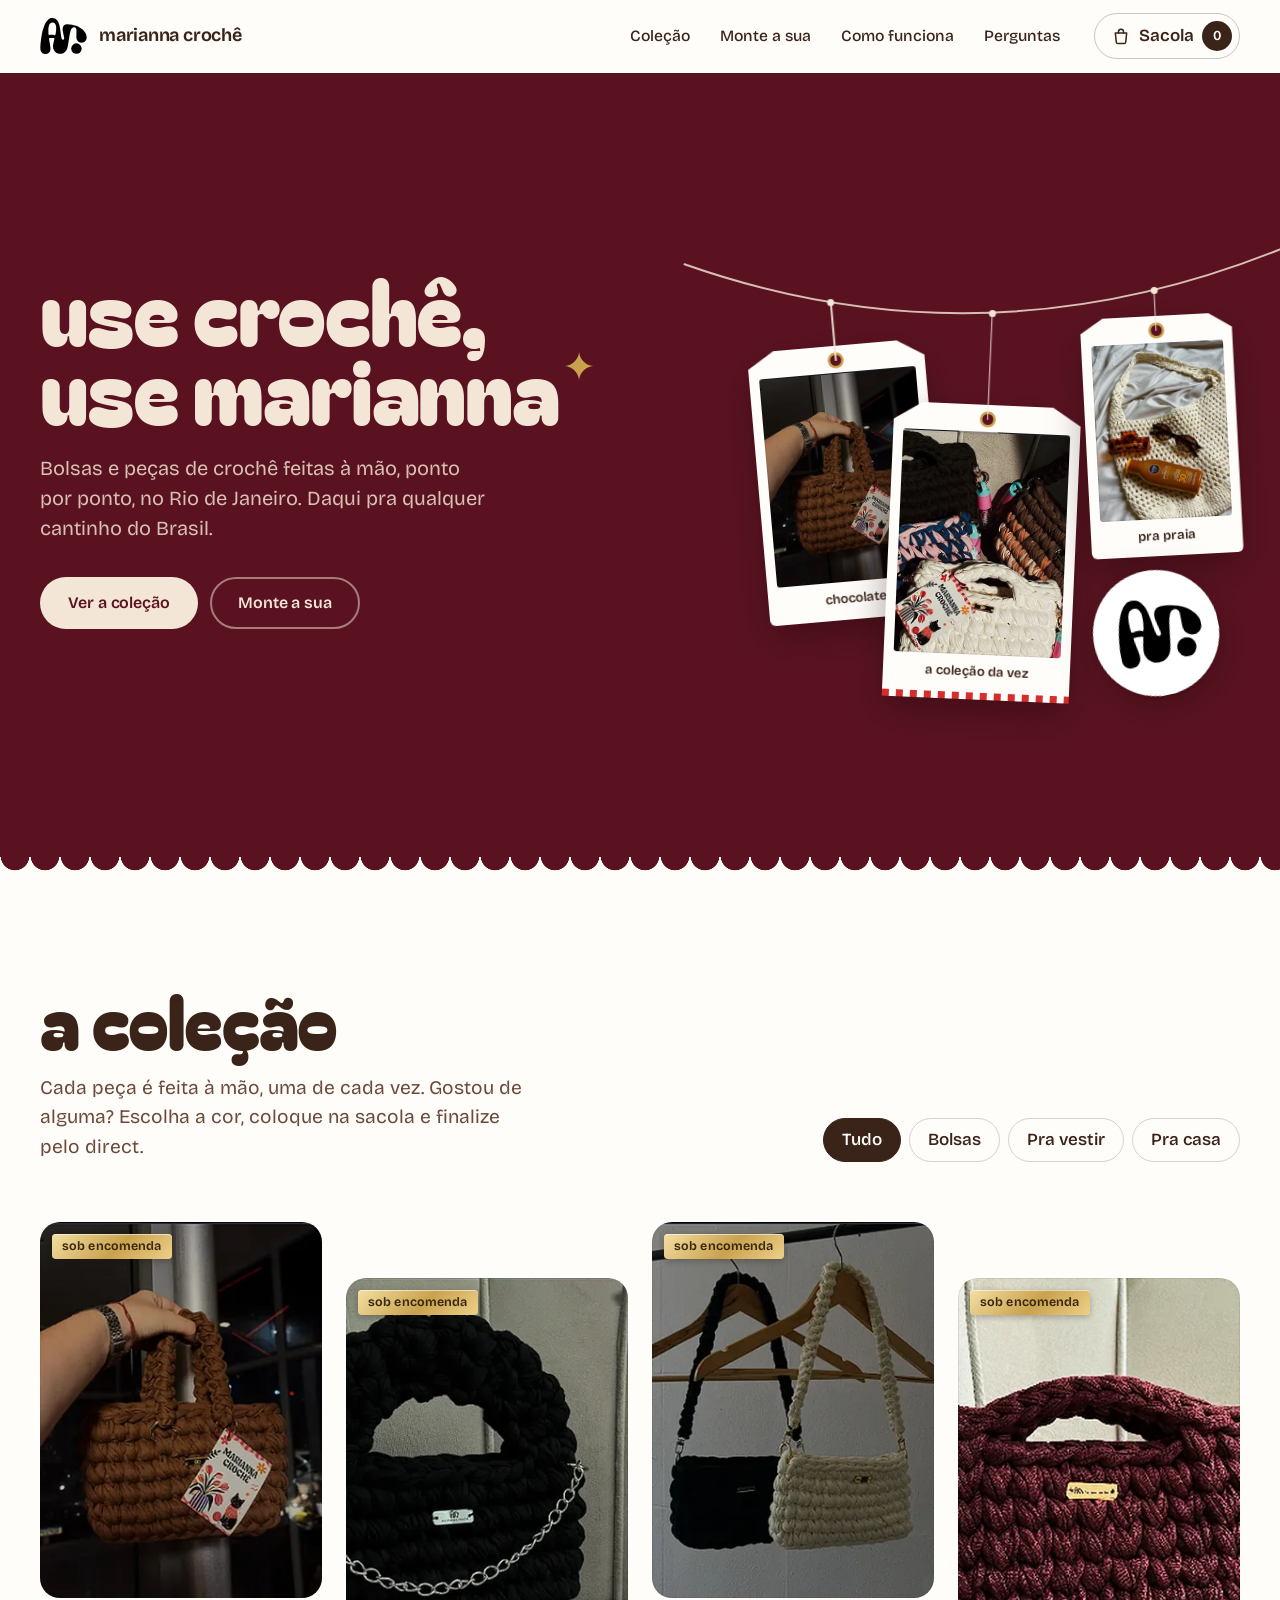
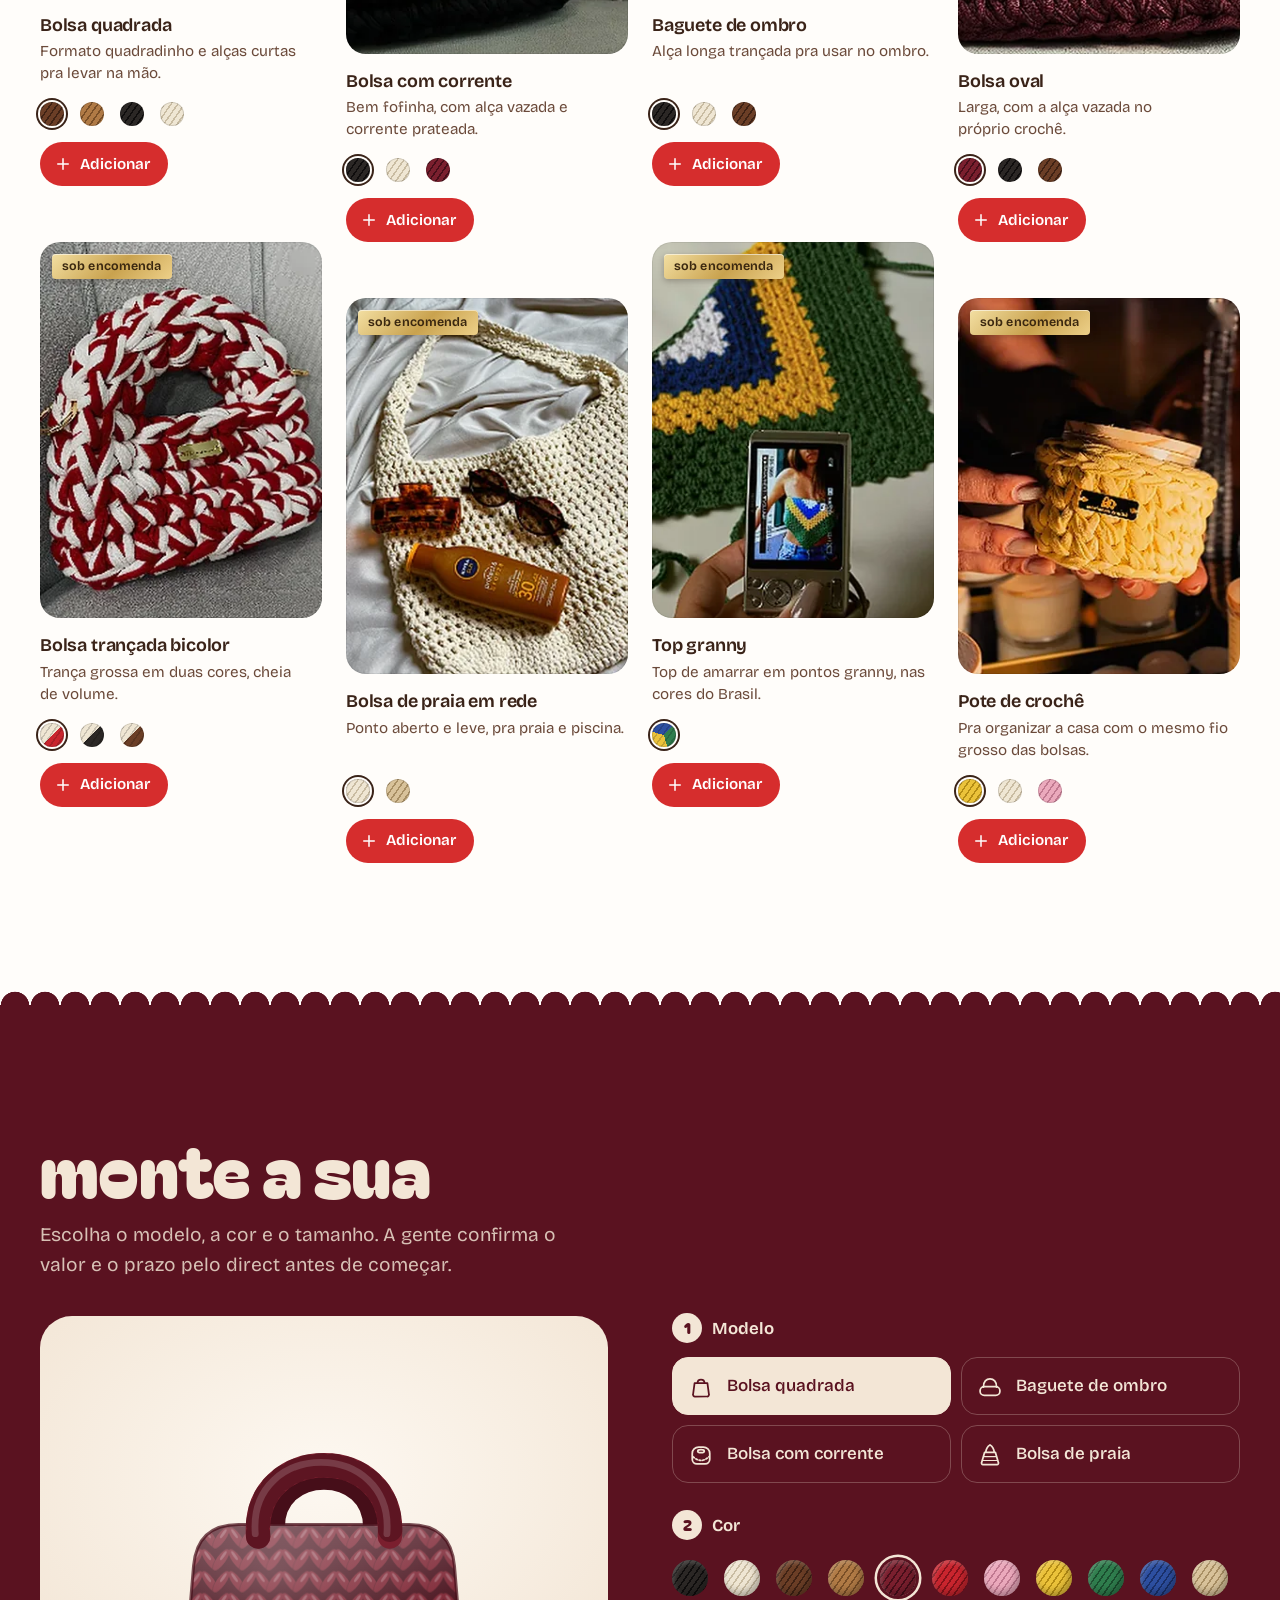
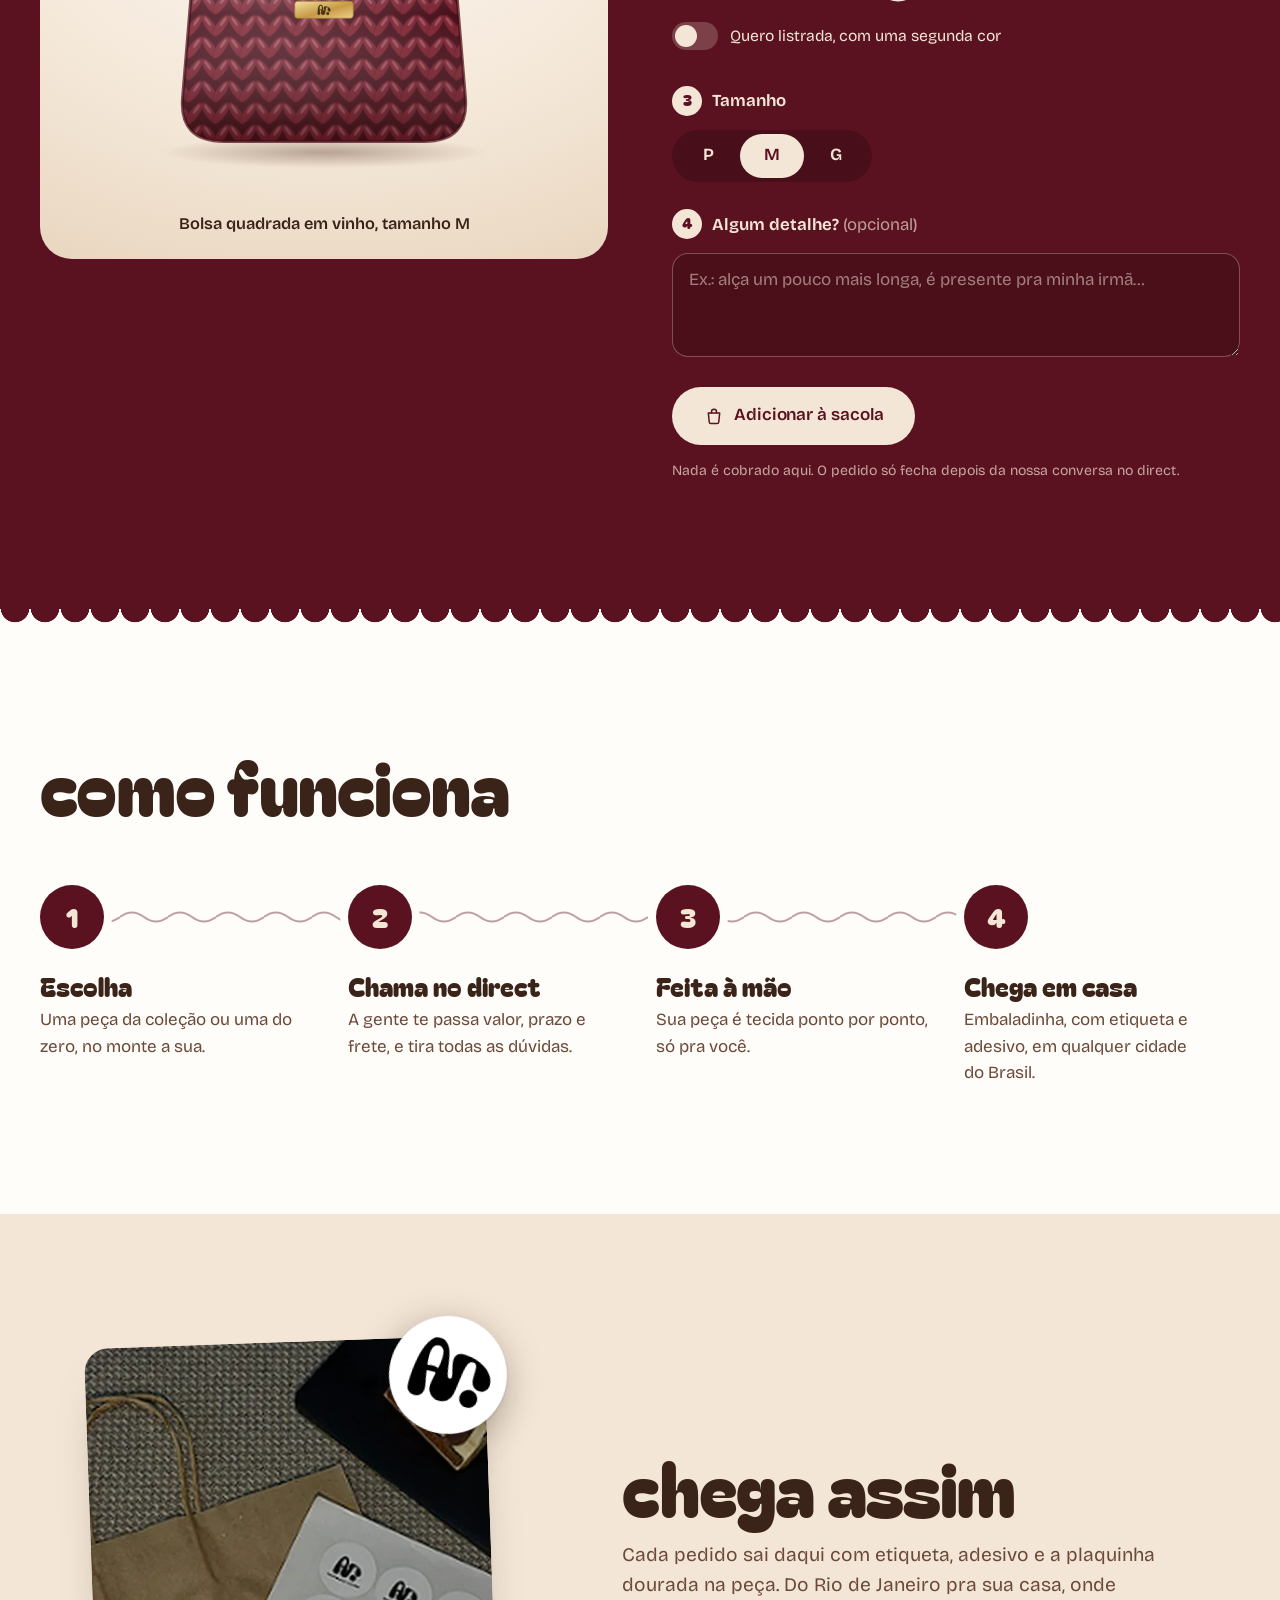
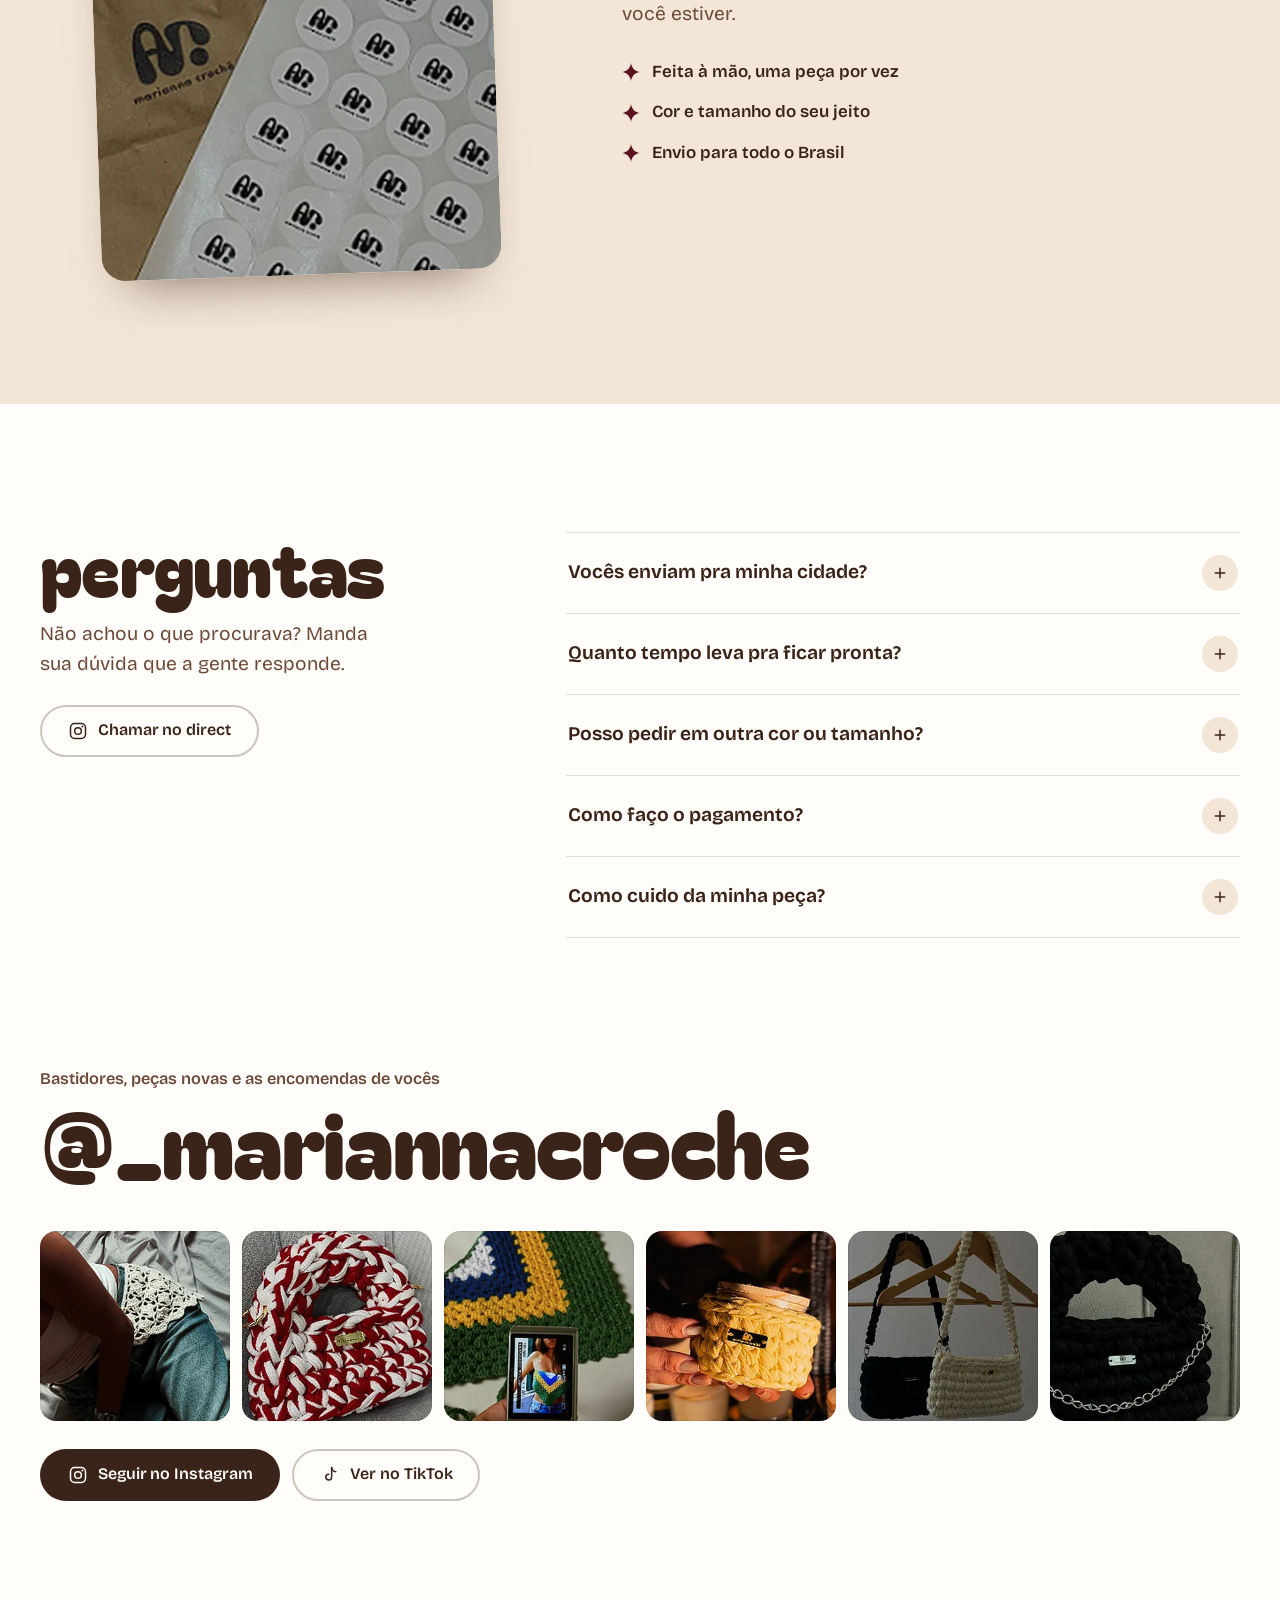
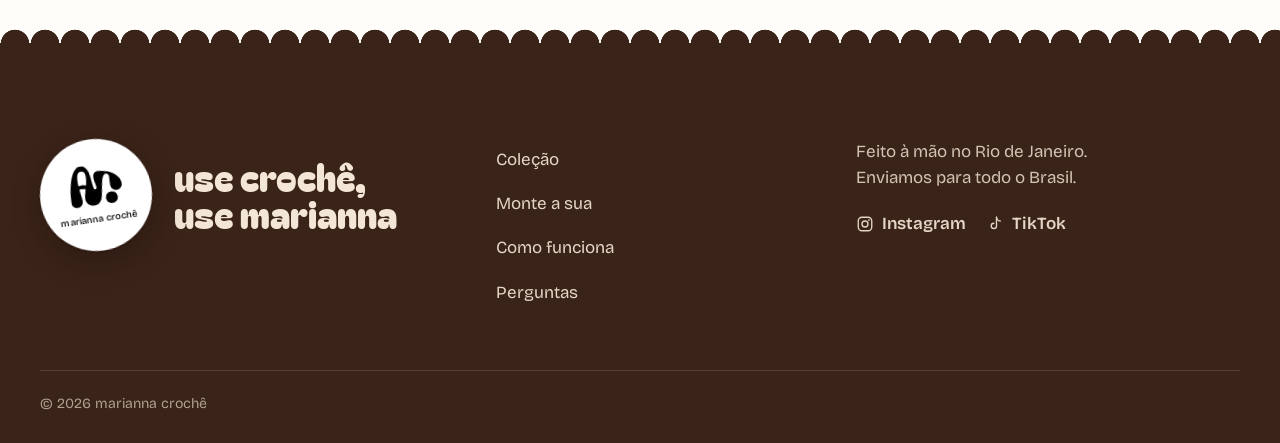
==== marianna-croche-site/index.html @ 3c0b6d34 "site" ====
<!doctype html>
<html lang="pt-BR">
<head>
  <meta charset="utf-8">
  <meta name="viewport" content="width=device-width, initial-scale=1">
  <title>marianna crochê | bolsas de crochê feitas à mão no Rio</title>
  <meta name="description" content="Bolsas e peças de crochê feitas à mão no Rio de Janeiro. Escolha na coleção ou monte a sua com a cor e o tamanho que quiser. Enviamos para todo o Brasil.">
  <meta name="theme-color" content="#5A1220">

  <!-- Depois de publicar, troque os caminhos abaixo pelo endereço completo do site (ex.: https://mariannacroche.com.br/assets/img/og.jpg) -->
  <meta property="og:type" content="website">
  <meta property="og:locale" content="pt_BR">
  <meta property="og:site_name" content="marianna crochê">
  <meta property="og:title" content="marianna crochê | use crochê, use marianna">
  <meta property="og:description" content="Bolsas de crochê feitas à mão no Rio de Janeiro, com encomendas personalizadas para todo o Brasil.">
  <meta property="og:image" content="assets/img/og.jpg">
  <meta property="og:image:width" content="1200">
  <meta property="og:image:height" content="630">
  <meta name="twitter:card" content="summary_large_image">

  <link rel="icon" href="assets/logo/favicon.svg" type="image/svg+xml">
  <link rel="apple-touch-icon" href="assets/img/apple-touch-icon.png">
  <link rel="preload" href="assets/fonts/bagel-fat-one-latin-400-normal.woff2" as="font" type="font/woff2" crossorigin>
  <link rel="preload" href="assets/fonts/bricolage-grotesque-latin-wght.woff2" as="font" type="font/woff2" crossorigin>
  <link rel="stylesheet" href="assets/css/styles.css">

  <script type="application/ld+json">
  {
    "@context": "https://schema.org",
    "@type": "Store",
    "name": "marianna crochê",
    "slogan": "use crochê, use marianna",
    "description": "Bolsas e peças de crochê feitas à mão no Rio de Janeiro, com encomendas personalizadas e envio para todo o Brasil.",
    "image": "assets/img/og.jpg",
    "logo": "assets/logo/marianna-adesivo.svg",
    "address": { "@type": "PostalAddress", "addressLocality": "Rio de Janeiro", "addressRegion": "RJ", "addressCountry": "BR" },
    "areaServed": { "@type": "Country", "name": "Brasil" },
    "sameAs": ["https://www.instagram.com/_mariannacroche/", "https://www.tiktok.com/@mariannacroche"]
  }
  </script>
  <script type="application/ld+json">
  {
    "@context": "https://schema.org",
    "@type": "FAQPage",
    "mainEntity": [
      { "@type": "Question", "name": "Vocês enviam pra minha cidade?", "acceptedAnswer": { "@type": "Answer", "text": "Enviamos para todo o Brasil. O frete é calculado pelo seu CEP quando a gente fecha o pedido no direct." } },
      { "@type": "Question", "name": "Quanto tempo leva pra ficar pronta?", "acceptedAnswer": { "@type": "Answer", "text": "Depende do modelo e da fila de encomendas. Antes de começar, a gente te passa o prazo certinho." } },
      { "@type": "Question", "name": "Posso pedir em outra cor ou tamanho?", "acceptedAnswer": { "@type": "Answer", "text": "Pode. A maioria das peças sai na cor e no tamanho que você quiser. Use o monte a sua ou mande sua ideia no direct." } },
      { "@type": "Question", "name": "Como faço o pagamento?", "acceptedAnswer": { "@type": "Answer", "text": "Quando o pedido é confirmado no direct, a gente te passa as formas de pagamento disponíveis." } },
      { "@type": "Question", "name": "Como cuido da minha peça?", "acceptedAnswer": { "@type": "Answer", "text": "Lave à mão, com água fria e sabão neutro, sem torcer. Seque à sombra e na horizontal, para a peça não perder a forma." } }
    ]
  }
  </script>
</head>
<body>
  <!-- Logo vetorizada da marianna crochê (símbolo, adesivo redondo e selo com nome) -->
  <svg class="defs" aria-hidden="true" focusable="false">
    <defs>
      <symbol id="logo-mark" viewBox="0 0 100.83 78.42">
        <path fill-rule="evenodd" d="M9.58,78.34C8.44,78.19 6.80,77.65 5.88,77.10C5.51,76.89 5.06,76.63 4.88,76.54C3.89,76.04 1.84,73.75 1.15,72.38C0.09,70.27 -0.23,66.68 0.12,60.67C0.19,59.50 0.29,57.85 0.34,57.00C0.45,55.00 0.55,53.95 0.76,52.67C0.85,52.10 0.98,50.98 1.05,50.17C1.11,49.37 1.19,48.65 1.21,48.58C1.23,48.51 1.30,47.91 1.37,47.24C1.44,46.58 1.61,45.38 1.75,44.58C1.89,43.78 2.04,42.73 2.09,42.25C2.21,41.03 2.45,39.52 2.88,37.38C3.08,36.37 3.34,35.01 3.45,34.37C3.57,33.72 3.72,33.03 3.80,32.83C3.87,32.62 4.04,31.86 4.18,31.12C4.31,30.39 4.59,29.19 4.80,28.46C5.01,27.72 5.27,26.75 5.37,26.29C5.58,25.39 6.01,23.96 6.47,22.62C6.63,22.17 6.96,21.21 7.20,20.50C7.45,19.79 7.72,19.04 7.81,18.83C7.90,18.63 8.10,18.10 8.24,17.67C8.39,17.24 8.60,16.73 8.71,16.55C8.82,16.36 9.00,15.95 9.12,15.64C9.47,14.70 11.26,11.20 12.00,10.00C15.04,5.05 18.75,1.47 21.67,0.66C22.20,0.52 22.89,0.32 23.21,0.23C24.54,-0.14 26.99,-0.05 29.25,0.46C30.73,0.79 32.08,1.41 33.46,2.39C34.36,3.03 35.94,4.49 36.44,5.15C37.31,6.28 38.97,8.83 39.21,9.41C39.36,9.76 39.61,10.30 39.77,10.62C40.20,11.48 41.05,13.95 41.38,15.29C41.53,15.93 41.71,16.62 41.78,16.81C41.85,17.00 41.95,17.45 42.00,17.81C42.05,18.17 42.28,19.38 42.51,20.50C42.90,22.42 43.14,23.85 43.34,25.50C43.39,25.89 43.52,26.77 43.63,27.46C43.92,29.30 44.06,30.30 44.12,31.00C44.27,32.75 44.54,34.82 44.83,36.54C45.01,37.60 45.22,38.95 45.29,39.55C45.52,41.41 46.39,44.74 46.89,45.67C47.57,46.91 48.13,47.34 49.18,47.40C50.37,47.47 51.07,47.07 51.64,45.99C51.87,45.55 51.87,45.52 51.86,44.17C51.86,42.93 51.83,42.68 51.59,41.71C51.45,41.11 51.28,40.23 51.21,39.76C51.14,39.28 50.96,38.44 50.82,37.88C50.68,37.33 50.39,35.99 50.16,34.92C49.93,33.84 49.68,32.66 49.59,32.29C49.50,31.93 49.23,30.39 48.99,28.88C48.57,26.30 48.55,26.03 48.55,24.62C48.54,22.06 48.94,20.19 49.87,18.28C50.49,17.03 50.50,17.02 51.35,16.21C52.43,15.18 52.64,15.05 53.96,14.48C55.52,13.80 56.27,13.64 58.46,13.51C61.03,13.36 64.59,13.72 69.24,14.58C70.81,14.87 75.22,16.03 76.04,16.37C76.32,16.49 76.85,16.66 77.23,16.75C77.61,16.85 78.14,17.02 78.40,17.13C78.66,17.25 79.14,17.44 79.46,17.56C80.00,17.75 82.17,18.72 82.54,18.93C82.63,18.98 83.10,19.23 83.58,19.48C85.78,20.63 88.92,22.61 90.33,23.75C90.77,24.10 91.26,24.47 91.42,24.58C91.99,24.97 94.48,27.57 95.53,28.88C96.97,30.67 98.03,32.30 98.75,33.82C99.07,34.51 99.33,35.09 99.33,35.12C99.33,35.15 99.50,35.59 99.70,36.11C100.18,37.32 100.29,37.75 100.58,39.70C101.29,44.31 100.52,47.53 98.06,50.33C95.73,52.98 93.01,54.12 89.38,53.97C86.21,53.85 83.47,52.55 81.43,50.21C80.04,48.62 79.75,48.06 78.96,45.42C78.60,44.21 78.57,44.03 78.49,42.71C78.39,41.03 78.47,33.80 78.60,32.75C78.75,31.51 78.71,25.48 78.55,24.83C78.13,23.20 76.90,21.54 75.62,20.92C74.51,20.37 73.07,20.23 71.71,20.53C70.72,20.76 70.30,20.99 69.31,21.88C68.51,22.59 68.35,22.79 67.82,23.68C67.17,24.78 66.65,25.90 66.17,27.29C65.99,27.80 65.77,28.41 65.67,28.66C65.57,28.91 65.38,29.59 65.24,30.16C65.10,30.74 64.88,31.58 64.75,32.04C64.62,32.50 64.45,33.27 64.38,33.75C64.31,34.23 64.06,35.56 63.84,36.71C63.61,37.85 63.33,39.58 63.21,40.54C63.09,41.50 62.86,42.86 62.70,43.55C62.55,44.23 62.34,45.40 62.25,46.13C62.15,46.86 62.02,47.78 61.96,48.17C61.78,49.21 61.12,53.74 60.96,54.97C60.89,55.56 60.74,56.49 60.63,57.04C60.52,57.59 60.31,58.75 60.17,59.62C60.03,60.50 59.80,61.64 59.67,62.17C59.53,62.69 59.36,63.48 59.29,63.91C59.22,64.34 59.01,65.09 58.84,65.58C58.66,66.06 58.41,66.79 58.29,67.20C57.98,68.23 57.30,69.57 56.35,70.99C55.35,72.47 54.90,73.00 53.49,74.31C52.39,75.33 52.37,75.34 50.96,76.03C49.03,76.98 47.78,77.46 46.88,77.62C44.94,77.94 43.90,78.02 42.33,77.98C40.56,77.92 39.77,77.78 38.41,77.27C37.93,77.08 37.28,76.86 36.96,76.76C35.55,76.35 31.97,73.63 30.98,72.23C30.81,71.99 30.43,71.45 30.14,71.04C27.93,67.93 27.05,63.70 27.75,59.54C27.84,59.04 27.95,58.29 28.00,57.87C28.14,56.67 28.41,55.12 28.59,54.47C28.69,54.14 28.98,52.79 29.25,51.46C29.52,50.13 29.78,48.93 29.83,48.79C30.04,48.26 30.58,45.65 30.58,45.19C30.58,44.59 30.38,44.19 29.99,43.98C29.73,43.85 29.31,43.82 26.45,43.75C21.33,43.62 19.93,43.64 19.59,43.82C18.98,44.15 18.88,44.76 19.17,46.37C19.26,46.87 19.33,47.43 19.33,47.62C19.33,47.81 19.41,48.41 19.50,48.96C19.59,49.51 19.88,51.25 20.13,52.83C20.38,54.41 20.68,56.12 20.79,56.62C21.08,57.94 21.82,62.77 21.93,64.00C22.06,65.56 22.06,68.26 21.93,69.00C21.70,70.28 21.04,72.15 20.62,72.71C20.52,72.85 20.34,73.15 20.23,73.38C19.38,75.06 16.72,77.16 14.58,77.84C13.12,78.30 10.96,78.51 9.58,78.34ZM32.10,37.77C32.35,37.55 32.56,37.09 32.66,36.53C32.71,36.25 32.85,35.71 32.96,35.32C33.18,34.59 33.52,32.80 33.71,31.35C33.78,30.88 33.88,30.15 33.95,29.73C34.70,25.02 34.65,18.86 33.83,16.08C33.33,14.38 32.33,12.72 31.13,11.60C29.93,10.48 28.02,9.91 25.84,10.02C24.10,10.12 22.85,10.65 21.47,11.88C20.95,12.35 20.50,12.83 20.36,13.06C20.24,13.28 19.96,13.76 19.74,14.13C19.52,14.49 19.21,15.17 19.05,15.63C18.89,16.08 18.69,16.65 18.60,16.88C18.51,17.10 18.41,17.50 18.38,17.75C18.35,18.00 18.21,18.77 18.08,19.46C17.95,20.15 17.80,21.00 17.75,21.36C17.27,24.96 17.54,35.31 18.15,36.48C18.49,37.14 19.01,37.29 20.08,37.04C20.38,36.97 21.41,36.80 22.38,36.66C24.00,36.42 24.26,36.41 26.00,36.44C28.13,36.48 28.76,36.59 29.75,37.15C31.39,38.07 31.69,38.15 32.10,37.77Z"/>
        <circle cx="78.58" cy="66.63" r="11.4"/>
      </symbol>
      <symbol id="logo-adesivo" viewBox="0 0 149 149">
        <circle cx="74.5" cy="74.5" r="74.5" fill="#fff"/>
        <use href="#logo-mark" x="28" y="31" width="100.83" height="78.42" fill="#000"/>
      </symbol>
      <symbol id="logo-selo" viewBox="0 0 149 149">
        <circle cx="74.5" cy="74.5" r="74.5" fill="#fff"/>
        <use href="#logo-mark" x="40.5" y="34" width="70" height="54.44" fill="#000"/>
        <text x="74.5" y="111" text-anchor="middle" fill="#000" font-family="Bricolage Grotesque, system-ui, sans-serif" font-size="12.5" font-weight="500" letter-spacing=".2">marianna crochê</text>
      </symbol>
      <symbol id="i-sacola" viewBox="0 0 24 24">
        <path d="M5.2 8.5h13.6l-1.1 10.6a2 2 0 0 1-2 1.9H8.3a2 2 0 0 1-2-1.9Z" fill="none" stroke="currentColor" stroke-width="1.8" stroke-linejoin="round"/>
        <path d="M9 8.5V7a3 3 0 0 1 6 0v1.5" fill="none" stroke="currentColor" stroke-width="1.8" stroke-linecap="round"/>
      </symbol>
      <symbol id="i-brilho" viewBox="0 0 24 24">
        <path d="M12 0c.6 6.4 5.6 11.4 12 12-6.4.6-11.4 5.6-12 12-.6-6.4-5.6-11.4-12-12C6.4 11.4 11.4 6.4 12 0Z"/>
      </symbol>
      <symbol id="i-mais" viewBox="0 0 24 24">
        <path d="M12 5v14M5 12h14" fill="none" stroke="currentColor" stroke-width="2" stroke-linecap="round"/>
      </symbol>
      <symbol id="i-ok" viewBox="0 0 24 24">
        <path d="M5 12.5l4.5 4.5L19 7.5" fill="none" stroke="currentColor" stroke-width="2.2" stroke-linecap="round" stroke-linejoin="round"/>
      </symbol>
      <symbol id="i-fechar" viewBox="0 0 24 24">
        <path d="M6 6l12 12M18 6 6 18" fill="none" stroke="currentColor" stroke-width="2" stroke-linecap="round"/>
      </symbol>
      <symbol id="i-instagram" viewBox="0 0 24 24">
        <rect x="3" y="3" width="18" height="18" rx="5" fill="none" stroke="currentColor" stroke-width="1.8"/>
        <circle cx="12" cy="12" r="4" fill="none" stroke="currentColor" stroke-width="1.8"/>
        <circle cx="17.3" cy="6.7" r="1.2" fill="currentColor"/>
      </symbol>
      <symbol id="i-tiktok" viewBox="0 0 24 24">
        <path d="M14 3v11.5a3.5 3.5 0 1 1-3.5-3.5" fill="none" stroke="currentColor" stroke-width="1.8" stroke-linecap="round"/>
        <path d="M14 3c.4 2.9 2.4 4.8 5 5" fill="none" stroke="currentColor" stroke-width="1.8" stroke-linecap="round"/>
      </symbol>
      <symbol id="i-whatsapp" viewBox="0 0 24 24">
        <path d="M4 20l1.2-3.6A8 8 0 1 1 8 19.1Z" fill="none" stroke="currentColor" stroke-width="1.8" stroke-linejoin="round"/>
        <path d="M9.2 8.6c.3-.6.8-.6 1.1 0l.6 1.3c.1.3 0 .6-.2.8l-.5.5c.5 1.1 1.4 2 2.5 2.5l.5-.5c.2-.2.5-.3.8-.2l1.3.6c.6.3.6.8 0 1.1-.9.6-2 .8-3.4 0a8.2 8.2 0 0 1-3-3c-.6-1.2-.4-2.4.3-3.1Z" fill="currentColor"/>
      </symbol>
    </defs>
  </svg>

  <a class="pular" href="#conteudo">Pular para o conteúdo</a>

  <header class="topo" data-topo>
    <div class="topo__in">
      <a class="marca" href="#inicio" aria-label="marianna crochê, voltar ao início">
        <svg class="marca__simbolo" aria-hidden="true"><use href="#logo-mark"/></svg>
        <span class="marca__nome" aria-hidden="true">marianna crochê</span>
      </a>
      <nav class="menu" aria-label="Principal">
        <a href="#colecao">Coleção</a>
        <a href="#monte">Monte a sua</a>
        <a href="#como">Como funciona</a>
        <a href="#perguntas">Perguntas</a>
      </nav>
      <button class="botao-sacola" type="button" data-abrir-sacola aria-haspopup="dialog" aria-controls="sacola">
        <svg aria-hidden="true"><use href="#i-sacola"/></svg>
        <span class="botao-sacola__texto">Sacola</span>
        <span class="botao-sacola__qtd" data-qtd>0</span>
        <span class="sr-only" data-qtd-leitor>, nenhum item</span>
      </button>
    </div>
  </header>

  <main id="conteudo">

    <!-- ==================== INÍCIO ==================== -->
    <section class="hero" id="inicio" aria-labelledby="hero-titulo">
      <div class="hero__in">
        <div class="hero__texto">
          <h1 class="hero__titulo" id="hero-titulo">use crochê,<br> use marianna<svg class="hero__brilho" aria-hidden="true"><use href="#i-brilho"/></svg></h1>
          <p class="hero__sub">Bolsas e peças de crochê feitas à mão, ponto por ponto, no Rio de Janeiro. Daqui pra qualquer cantinho do Brasil.</p>
          <div class="hero__acoes">
            <a class="botao botao--claro" href="#colecao">Ver a coleção</a>
            <a class="botao botao--contorno" href="#monte">Monte a sua</a>
          </div>
        </div>

        <div class="varal">
          <svg class="varal__fio" viewBox="0 0 100 100" preserveAspectRatio="none" aria-hidden="true">
            <path d="M-10,12 Q50,34 110,8"/>
          </svg>
          <div class="pendente pendente--1">
            <figure class="etiqueta">
              <img src="assets/img/bolsa-chocolate.webp" srcset="assets/img/bolsa-chocolate-300.webp 300w, assets/img/bolsa-chocolate.webp 558w" sizes="(max-width: 880px) 30vw, 210px" width="558" height="744" alt="Bolsa quadrada de crochê marrom-chocolate segurada pela alça, com a etiqueta ilustrada da marca">
              <figcaption>chocolate</figcaption>
            </figure>
          </div>
          <div class="pendente pendente--2">
            <figure class="etiqueta etiqueta--listrada">
              <img src="assets/img/colecao-mesa.webp" srcset="assets/img/colecao-mesa-300.webp 300w, assets/img/colecao-mesa.webp 558w" sizes="(max-width: 880px) 30vw, 210px" width="558" height="744" alt="Várias bolsas de crochê juntas: uma off-white com a etiqueta da marca, uma listrada em tons de marrom, uma preta e uma estampada em rosa e azul">
              <figcaption>a coleção da vez</figcaption>
            </figure>
          </div>
          <div class="pendente pendente--3">
            <figure class="etiqueta">
              <img src="assets/img/bolsa-praia.webp" srcset="assets/img/bolsa-praia-300.webp 300w, assets/img/bolsa-praia.webp 430w" sizes="(max-width: 880px) 30vw, 210px" width="430" height="576" alt="Bolsa de praia de crochê em rede off-white com óculos de sol, piranha de cabelo e protetor solar">
              <figcaption>pra praia</figcaption>
            </figure>
          </div>
          <svg class="adesivo hero__adesivo" role="img" aria-label="Logo da marianna crochê"><use href="#logo-adesivo"/></svg>
        </div>
      </div>
    </section>

    <!-- ==================== COLEÇÃO ==================== -->
    <section class="secao colecao" id="colecao" aria-labelledby="colecao-titulo">
      <div class="wrap">
        <div class="colecao__topo">
          <div>
            <h2 class="titulo" id="colecao-titulo">a coleção</h2>
            <p class="lead">Cada peça é feita à mão, uma de cada vez. Gostou de alguma? Escolha a cor, coloque na sacola e finalize pelo direct.</p>
          </div>
          <div class="filtros" role="group" aria-label="Filtrar a coleção">
            <button class="filtro" type="button" data-filtro="tudo" aria-pressed="true">Tudo</button>
            <button class="filtro" type="button" data-filtro="bolsas" aria-pressed="false">Bolsas</button>
            <button class="filtro" type="button" data-filtro="vestir" aria-pressed="false">Pra vestir</button>
            <button class="filtro" type="button" data-filtro="casa" aria-pressed="false">Pra casa</button>
          </div>
        </div>

        <!--
          Para adicionar uma peça: copie um <li class="peca"> inteiro e troque
          data-id (único), data-nome, data-cat (bolsas | vestir | casa), a foto e as cores.
          As cores usam os nomes da lista FIOS em assets/js/app.js (use + para combinar duas ou mais).
          Para mostrar preço, troque o texto "sob encomenda" por "R$ 189".
        -->
        <ul class="grade" data-grade>
          <li class="peca" data-cat="bolsas">
            <article class="peca__in" data-id="quadrada" data-nome="Bolsa quadrada">
              <div class="peca__foto">
                <img src="assets/img/bolsa-chocolate.webp" srcset="assets/img/bolsa-chocolate-300.webp 300w, assets/img/bolsa-chocolate.webp 558w" sizes="(max-width: 760px) 46vw, (max-width: 1100px) 30vw, 282px" width="558" height="744" loading="lazy" decoding="async" alt="Bolsa quadrada de crochê marrom-chocolate segurada pela alça, com a etiqueta ilustrada da marca">
                <span class="plaquinha">sob encomenda</span>
              </div>
              <h3 class="peca__nome">Bolsa quadrada</h3>
              <p class="peca__desc">Formato quadradinho e alças curtas pra levar na mão.</p>
              <fieldset class="cores" data-cores="chocolate caramelo preto off-white"><legend class="sr-only">Cor da Bolsa quadrada</legend></fieldset>
              <button class="botao-add" type="button" data-add><svg aria-hidden="true"><use href="#i-mais"/></svg><span>Adicionar</span></button>
            </article>
          </li>
          <li class="peca" data-cat="bolsas">
            <article class="peca__in" data-id="corrente" data-nome="Bolsa com corrente">
              <div class="peca__foto">
                <img src="assets/img/bolsa-corrente-preta.webp" srcset="assets/img/bolsa-corrente-preta-300.webp 300w, assets/img/bolsa-corrente-preta.webp 554w" sizes="(max-width: 760px) 46vw, (max-width: 1100px) 30vw, 282px" width="554" height="744" loading="lazy" decoding="async" alt="Bolsa de crochê preta e fofinha, com alça vazada e corrente prateada">
                <span class="plaquinha">sob encomenda</span>
              </div>
              <h3 class="peca__nome">Bolsa com corrente</h3>
              <p class="peca__desc">Bem fofinha, com alça vazada e corrente prateada.</p>
              <fieldset class="cores" data-cores="preto off-white vinho"><legend class="sr-only">Cor da Bolsa com corrente</legend></fieldset>
              <button class="botao-add" type="button" data-add><svg aria-hidden="true"><use href="#i-mais"/></svg><span>Adicionar</span></button>
            </article>
          </li>
          <li class="peca" data-cat="bolsas">
            <article class="peca__in" data-id="baguete" data-nome="Baguete de ombro">
              <div class="peca__foto">
                <img src="assets/img/baguete-ombro.webp" srcset="assets/img/baguete-ombro-300.webp 300w, assets/img/baguete-ombro.webp 558w" sizes="(max-width: 760px) 46vw, (max-width: 1100px) 30vw, 282px" width="558" height="744" loading="lazy" decoding="async" alt="Duas bolsas baguete de crochê, uma preta e uma off-white, penduradas em cabides de madeira">
                <span class="plaquinha">sob encomenda</span>
              </div>
              <h3 class="peca__nome">Baguete de ombro</h3>
              <p class="peca__desc">Alça longa trançada pra usar no ombro.</p>
              <fieldset class="cores" data-cores="preto off-white chocolate"><legend class="sr-only">Cor da Baguete de ombro</legend></fieldset>
              <button class="botao-add" type="button" data-add><svg aria-hidden="true"><use href="#i-mais"/></svg><span>Adicionar</span></button>
            </article>
          </li>
          <li class="peca" data-cat="bolsas">
            <article class="peca__in" data-id="oval" data-nome="Bolsa oval">
              <div class="peca__foto">
                <img src="assets/img/bolsa-vinho.webp" srcset="assets/img/bolsa-vinho-300.webp 300w, assets/img/bolsa-vinho.webp 432w" sizes="(max-width: 760px) 46vw, (max-width: 1100px) 30vw, 282px" width="432" height="578" loading="lazy" decoding="async" alt="Bolsa oval de crochê cor de vinho com alça vazada e plaquinha dourada da marca">
                <span class="plaquinha">sob encomenda</span>
              </div>
              <h3 class="peca__nome">Bolsa oval</h3>
              <p class="peca__desc">Larga, com a alça vazada no próprio crochê.</p>
              <fieldset class="cores" data-cores="vinho preto chocolate"><legend class="sr-only">Cor da Bolsa oval</legend></fieldset>
              <button class="botao-add" type="button" data-add><svg aria-hidden="true"><use href="#i-mais"/></svg><span>Adicionar</span></button>
            </article>
          </li>
          <li class="peca" data-cat="bolsas">
            <article class="peca__in" data-id="trancada" data-nome="Bolsa trançada bicolor">
              <div class="peca__foto">
                <img src="assets/img/bolsa-trancada.webp" srcset="assets/img/bolsa-trancada-300.webp 300w, assets/img/bolsa-trancada.webp 430w" sizes="(max-width: 760px) 46vw, (max-width: 1100px) 30vw, 282px" width="430" height="578" loading="lazy" decoding="async" alt="Bolsa de crochê em trança grossa vermelha e branca, com alça vazada">
                <span class="plaquinha">sob encomenda</span>
              </div>
              <h3 class="peca__nome">Bolsa trançada bicolor</h3>
              <p class="peca__desc">Trança grossa em duas cores, cheia de volume.</p>
              <fieldset class="cores" data-cores="vermelho+off-white preto+off-white chocolate+off-white"><legend class="sr-only">Cores da Bolsa trançada bicolor</legend></fieldset>
              <button class="botao-add" type="button" data-add><svg aria-hidden="true"><use href="#i-mais"/></svg><span>Adicionar</span></button>
            </article>
          </li>
          <li class="peca" data-cat="bolsas">
            <article class="peca__in" data-id="praia" data-nome="Bolsa de praia em rede">
              <div class="peca__foto">
                <img src="assets/img/bolsa-praia.webp" srcset="assets/img/bolsa-praia-300.webp 300w, assets/img/bolsa-praia.webp 430w" sizes="(max-width: 760px) 46vw, (max-width: 1100px) 30vw, 282px" width="430" height="576" loading="lazy" decoding="async" alt="Bolsa de praia de crochê em rede off-white com óculos de sol, piranha de cabelo e protetor solar">
                <span class="plaquinha">sob encomenda</span>
              </div>
              <h3 class="peca__nome">Bolsa de praia em rede</h3>
              <p class="peca__desc">Ponto aberto e leve, pra praia e piscina.</p>
              <fieldset class="cores" data-cores="off-white areia"><legend class="sr-only">Cor da Bolsa de praia em rede</legend></fieldset>
              <button class="botao-add" type="button" data-add><svg aria-hidden="true"><use href="#i-mais"/></svg><span>Adicionar</span></button>
            </article>
          </li>
          <li class="peca" data-cat="vestir">
            <article class="peca__in" data-id="top-granny" data-nome="Top granny">
              <div class="peca__foto">
                <img src="assets/img/top-granny.webp" srcset="assets/img/top-granny-300.webp 300w, assets/img/top-granny.webp 430w" sizes="(max-width: 760px) 46vw, (max-width: 1100px) 30vw, 282px" width="430" height="576" loading="lazy" decoding="async" alt="Top de crochê triangular verde, amarelo, azul e branco, com uma câmera digital mostrando a peça vestida">
                <span class="plaquinha">sob encomenda</span>
              </div>
              <h3 class="peca__nome">Top granny</h3>
              <p class="peca__desc">Top de amarrar em pontos granny, nas cores do Brasil.</p>
              <fieldset class="cores" data-cores="verde+amarelo+azul"><legend class="sr-only">Cores do Top granny</legend></fieldset>
              <button class="botao-add" type="button" data-add><svg aria-hidden="true"><use href="#i-mais"/></svg><span>Adicionar</span></button>
            </article>
          </li>
          <li class="peca" data-cat="casa">
            <article class="peca__in" data-id="pote" data-nome="Pote de crochê">
              <div class="peca__foto">
                <img src="assets/img/pote-amarelo.webp" srcset="assets/img/pote-amarelo-300.webp 300w, assets/img/pote-amarelo.webp 430w" sizes="(max-width: 760px) 46vw, (max-width: 1100px) 30vw, 282px" width="430" height="576" loading="lazy" decoding="async" alt="Pote de crochê amarelo com tampa de madeira, segurado com as duas mãos">
                <span class="plaquinha">sob encomenda</span>
              </div>
              <h3 class="peca__nome">Pote de crochê</h3>
              <p class="peca__desc">Pra organizar a casa com o mesmo fio grosso das bolsas.</p>
              <fieldset class="cores" data-cores="amarelo off-white rosa"><legend class="sr-only">Cor do Pote de crochê</legend></fieldset>
              <button class="botao-add" type="button" data-add><svg aria-hidden="true"><use href="#i-mais"/></svg><span>Adicionar</span></button>
            </article>
          </li>
        </ul>
        <p class="colecao__vazio" data-vazio hidden>Nenhuma peça nessa categoria por enquanto. Que tal montar a sua?</p>
      </div>
    </section>

    <!-- ==================== MONTE A SUA ==================== -->
    <section class="secao monte" id="monte" aria-labelledby="monte-titulo">
      <div class="wrap monte__grade">
        <div class="monte__cabeca">
          <h2 class="titulo" id="monte-titulo">monte a sua</h2>
          <p class="lead">Escolha o modelo, a cor e o tamanho. A gente confirma o valor e o prazo pelo direct antes de começar.</p>
        </div>

        <figure class="provador">
          <svg class="provador__svg" viewBox="0 0 420 380" role="img" aria-labelledby="provador-resumo" data-provador>
            <defs>
              <!-- ponto em V do fio grosso (2 carreiras: a segunda usa a cor da listra) -->
              <pattern id="ponto" width="22" height="36" patternUnits="userSpaceOnUse" patternTransform="translate(0 6)">
                <rect class="f-yd" width="22" height="36"/>
                <g stroke="#000" stroke-opacity=".2" stroke-width=".7">
                  <!-- cópias das carreiras vizinhas para os laços se encaixarem sem emenda -->
                  <ellipse class="f-y2" cx="6.4" cy="-9" rx="3.9" ry="10.6" transform="rotate(-36 6.4 -9)"/>
                  <ellipse class="f-y2" cx="15.6" cy="-9" rx="3.9" ry="10.6" transform="rotate(36 15.6 -9)"/>
                  <ellipse class="f-y" cx="6.4" cy="45" rx="3.9" ry="10.6" transform="rotate(-36 6.4 45)"/>
                  <ellipse class="f-y" cx="15.6" cy="45" rx="3.9" ry="10.6" transform="rotate(36 15.6 45)"/>
                  <ellipse class="f-y2" cx="6.4" cy="27" rx="3.9" ry="10.6" transform="rotate(-36 6.4 27)"/>
                  <ellipse class="f-y2" cx="15.6" cy="27" rx="3.9" ry="10.6" transform="rotate(36 15.6 27)"/>
                  <ellipse class="f-y" cx="6.4" cy="9" rx="3.9" ry="10.6" transform="rotate(-36 6.4 9)"/>
                  <ellipse class="f-y" cx="15.6" cy="9" rx="3.9" ry="10.6" transform="rotate(36 15.6 9)"/>
                </g>
                <g fill="#fff" opacity=".22">
                  <ellipse cx="4.6" cy="5.6" rx="1.1" ry="4.4" transform="rotate(-36 4.6 5.6)"/>
                  <ellipse cx="17.4" cy="5.6" rx="1.1" ry="4.4" transform="rotate(36 17.4 5.6)"/>
                  <ellipse cx="4.6" cy="23.6" rx="1.1" ry="4.4" transform="rotate(-36 4.6 23.6)"/>
                  <ellipse cx="17.4" cy="23.6" rx="1.1" ry="4.4" transform="rotate(36 17.4 23.6)"/>
                </g>
              </pattern>
              <pattern id="rede" width="22" height="22" patternUnits="userSpaceOnUse" patternTransform="rotate(45 210 240)">
                <path class="s-y" d="M0 11H22M11 0V22" stroke-width="2.8" fill="none"/>
                <circle class="f-y" cx="11" cy="11" r="2.9"/>
                <circle class="f-y2" cx="0" cy="0" r="2.9"/>
                <circle class="f-y2" cx="22" cy="22" r="2.9"/>
              </pattern>
              <linearGradient id="volume" x1="0" y1="0" x2="0" y2="1">
                <stop offset="0" stop-color="#fff" stop-opacity=".2"/>
                <stop offset=".42" stop-color="#fff" stop-opacity="0"/>
                <stop offset="1" stop-color="#1a0806" stop-opacity=".34"/>
              </linearGradient>
              <radialGradient id="brilho-bolsa" cx=".32" cy=".22" r=".7">
                <stop offset="0" stop-color="#fff" stop-opacity=".22"/>
                <stop offset="1" stop-color="#fff" stop-opacity="0"/>
              </radialGradient>
              <radialGradient id="chao" cx=".5" cy=".5" r=".5">
                <stop offset="0" stop-color="#3a1408" stop-opacity=".32"/>
                <stop offset="1" stop-color="#3a1408" stop-opacity="0"/>
              </radialGradient>
              <linearGradient id="ouro" x1="0" y1="0" x2="1" y2="1">
                <stop offset="0" stop-color="#F3DFA2"/>
                <stop offset=".55" stop-color="#C79A45"/>
                <stop offset="1" stop-color="#EDD089"/>
              </linearGradient>
            </defs>
            <g data-bolsa></g>
          </svg>
          <figcaption class="provador__resumo" id="provador-resumo" data-resumo aria-live="polite">Bolsa quadrada em vinho, tamanho M</figcaption>
        </figure>

        <form class="monte__form" data-monte>
          <fieldset class="passo">
            <legend class="passo__rotulo"><span class="passo__n" aria-hidden="true">1</span>Modelo</legend>
            <div class="modelos">
              <label class="modelo">
                <input type="radio" name="modelo" value="quadrada" checked>
                <span class="modelo__caixa">
                  <svg viewBox="0 0 24 24" aria-hidden="true"><path d="M6.5 9.5h11l1.3 9.6a1.6 1.6 0 0 1-1.6 1.9H6.8a1.6 1.6 0 0 1-1.6-1.9Z"/><path d="M9 9.5c0-4 6-4 6 0"/></svg>
                  Bolsa quadrada
                </span>
              </label>
              <label class="modelo">
                <input type="radio" name="modelo" value="baguete">
                <span class="modelo__caixa">
                  <svg viewBox="0 0 24 24" aria-hidden="true"><rect x="3.5" y="12.5" width="17" height="7.5" rx="3.6"/><path d="M6.4 13C5.8 3.5 18.2 3.5 17.6 13"/></svg>
                  Baguete de ombro
                </span>
              </label>
              <label class="modelo">
                <input type="radio" name="modelo" value="corrente">
                <span class="modelo__caixa">
                  <svg viewBox="0 0 24 24" aria-hidden="true"><path d="M4.5 11.5a5.5 5.5 0 0 1 5.5-5.5h4a5.5 5.5 0 0 1 5.5 5.5v5a4 4 0 0 1-4 4h-7a4 4 0 0 1-4-4Z"/><ellipse cx="12" cy="9.6" rx="2.8" ry="1.3"/><path d="M5 14.2q7 6.6 14 0" stroke-dasharray="1.5 1.6"/></svg>
                  Bolsa com corrente
                </span>
              </label>
              <label class="modelo">
                <input type="radio" name="modelo" value="praia">
                <span class="modelo__caixa">
                  <svg viewBox="0 0 24 24" aria-hidden="true"><path d="M7.4 10.5h9.2l2.6 8.9a1.2 1.2 0 0 1-1.2 1.6H6a1.2 1.2 0 0 1-1.2-1.6Z"/><path d="M8.4 10.5C8.6 6.5 12 4.2 12 4.2s3.4 2.3 3.6 6.3"/><path d="M7 14.2h10M6.2 17.6h11.6" stroke-width="1"/></svg>
                  Bolsa de praia
                </span>
              </label>
            </div>
          </fieldset>

          <fieldset class="passo">
            <legend class="passo__rotulo"><span class="passo__n" aria-hidden="true">2</span>Cor</legend>
            <div class="novelos" data-novelos="cor1"></div>
            <label class="troca">
              <input type="checkbox" name="listrada" data-listrada>
              <span class="troca__trilho" aria-hidden="true"></span>
              Quero listrada, com uma segunda cor
            </label>
            <div class="novelos novelos--segunda" data-novelos="cor2" hidden></div>
          </fieldset>

          <fieldset class="passo">
            <legend class="passo__rotulo"><span class="passo__n" aria-hidden="true">3</span>Tamanho</legend>
            <div class="tamanhos">
              <label class="tamanho"><input type="radio" name="tamanho" value="P"><span><abbr title="Pequena">P</abbr></span></label>
              <label class="tamanho"><input type="radio" name="tamanho" value="M" checked><span><abbr title="Média">M</abbr></span></label>
              <label class="tamanho"><input type="radio" name="tamanho" value="G"><span><abbr title="Grande">G</abbr></span></label>
            </div>
          </fieldset>

          <div class="passo">
            <label class="passo__rotulo" for="detalhes"><span class="passo__n" aria-hidden="true">4</span>Algum detalhe? <span class="opcional">(opcional)</span></label>
            <textarea id="detalhes" name="detalhes" rows="3" maxlength="280" placeholder="Ex.: alça um pouco mais longa, é presente pra minha irmã…"></textarea>
          </div>

          <button class="botao botao--claro botao--grande" type="submit">
            <svg aria-hidden="true"><use href="#i-sacola"/></svg>
            Adicionar à sacola
          </button>
          <p class="miudo">Nada é cobrado aqui. O pedido só fecha depois da nossa conversa no direct.</p>
        </form>
      </div>
    </section>

    <!-- ==================== COMO FUNCIONA ==================== -->
    <section class="secao como" id="como" aria-labelledby="como-titulo">
      <div class="wrap">
        <h2 class="titulo" id="como-titulo">como funciona</h2>
        <ol class="passos">
          <li class="passos__item">
            <span class="passos__n" aria-hidden="true">1</span>
            <h3>Escolha</h3>
            <p>Uma peça da coleção ou uma do zero, no monte a sua.</p>
          </li>
          <li class="passos__item">
            <span class="passos__n" aria-hidden="true">2</span>
            <h3>Chama no direct</h3>
            <p>A gente te passa valor, prazo e frete, e tira todas as dúvidas.</p>
          </li>
          <li class="passos__item">
            <span class="passos__n" aria-hidden="true">3</span>
            <h3>Feita à mão</h3>
            <p>Sua peça é tecida ponto por ponto, só pra você.</p>
          </li>
          <li class="passos__item">
            <span class="passos__n" aria-hidden="true">4</span>
            <h3>Chega em casa</h3>
            <p>Embaladinha, com etiqueta e adesivo, em qualquer cidade do Brasil.</p>
          </li>
        </ol>
      </div>
    </section>

    <!-- ==================== EMBALAGEM ==================== -->
    <section class="secao chega" aria-labelledby="chega-titulo">
      <div class="wrap chega__grade">
        <div class="chega__foto">
          <img src="assets/img/embalagem.webp" width="432" height="576" loading="lazy" decoding="async" alt="Sacola de papel kraft e cartela de adesivos redondos com a logo da marianna crochê">
          <svg class="adesivo chega__adesivo" aria-hidden="true"><use href="#logo-adesivo"/></svg>
        </div>
        <div class="chega__texto">
          <h2 class="titulo" id="chega-titulo">chega assim</h2>
          <p class="lead">Cada pedido sai daqui com etiqueta, adesivo e a plaquinha dourada na peça. Do Rio de Janeiro pra sua casa, onde você estiver.</p>
          <ul class="selos">
            <li><svg aria-hidden="true"><use href="#i-brilho"/></svg>Feita à mão, uma peça por vez</li>
            <li><svg aria-hidden="true"><use href="#i-brilho"/></svg>Cor e tamanho do seu jeito</li>
            <li><svg aria-hidden="true"><use href="#i-brilho"/></svg>Envio para todo o Brasil</li>
          </ul>
        </div>
      </div>
    </section>

    <!-- ==================== PERGUNTAS ==================== -->
    <section class="secao perguntas" id="perguntas" aria-labelledby="perguntas-titulo">
      <div class="wrap perguntas__grade">
        <div class="perguntas__cabeca">
          <h2 class="titulo" id="perguntas-titulo">perguntas</h2>
          <p class="lead">Não achou o que procurava? Manda sua dúvida que a gente responde.</p>
          <a class="botao botao--linha" href="https://ig.me/m/_mariannacroche" target="_blank" rel="noopener"><svg aria-hidden="true"><use href="#i-instagram"/></svg>Chamar no direct</a>
        </div>
        <div class="faq">
          <details class="faq__item">
            <summary>Vocês enviam pra minha cidade?</summary>
            <p>Enviamos para todo o Brasil. O frete é calculado pelo seu CEP quando a gente fecha o pedido no direct.</p>
          </details>
          <details class="faq__item">
            <summary>Quanto tempo leva pra ficar pronta?</summary>
            <p>Depende do modelo e da fila de encomendas. Antes de começar, a gente te passa o prazo certinho.</p>
          </details>
          <details class="faq__item">
            <summary>Posso pedir em outra cor ou tamanho?</summary>
            <p>Pode. A maioria das peças sai na cor e no tamanho que você quiser. Use o monte a sua ou mande sua ideia no direct.</p>
          </details>
          <details class="faq__item">
            <summary>Como faço o pagamento?</summary>
            <p>Quando o pedido é confirmado no direct, a gente te passa as formas de pagamento disponíveis.</p>
          </details>
          <details class="faq__item">
            <summary>Como cuido da minha peça?</summary>
            <p>Lave à mão, com água fria e sabão neutro, sem torcer. Seque à sombra e na horizontal, para a peça não perder a forma.</p>
          </details>
        </div>
      </div>
    </section>

    <!-- ==================== INSTAGRAM ==================== -->
    <section class="secao segue" aria-labelledby="segue-titulo">
      <div class="wrap">
        <p class="segue__pre">Bastidores, peças novas e as encomendas de vocês</p>
        <h2 class="segue__titulo" id="segue-titulo"><a href="https://www.instagram.com/_mariannacroche/" target="_blank" rel="noopener">@_mariannacroche</a></h2>
        <a class="feed" href="https://www.instagram.com/_mariannacroche/" target="_blank" rel="noopener">
          <span class="sr-only">Ver mais fotos no Instagram da marianna crochê</span>
          <img src="assets/img/short-renda.webp" srcset="assets/img/short-renda-300.webp 300w, assets/img/short-renda.webp 432w" sizes="(max-width: 760px) 31vw, 190px" width="432" height="576" loading="lazy" decoding="async" alt="">
          <img src="assets/img/bolsa-trancada.webp" srcset="assets/img/bolsa-trancada-300.webp 300w, assets/img/bolsa-trancada.webp 430w" sizes="(max-width: 760px) 31vw, 190px" width="430" height="578" loading="lazy" decoding="async" alt="">
          <img src="assets/img/top-granny.webp" srcset="assets/img/top-granny-300.webp 300w, assets/img/top-granny.webp 430w" sizes="(max-width: 760px) 31vw, 190px" width="430" height="576" loading="lazy" decoding="async" alt="">
          <img src="assets/img/pote-amarelo.webp" srcset="assets/img/pote-amarelo-300.webp 300w, assets/img/pote-amarelo.webp 430w" sizes="(max-width: 760px) 31vw, 190px" width="430" height="576" loading="lazy" decoding="async" alt="">
          <img src="assets/img/baguete-ombro.webp" srcset="assets/img/baguete-ombro-300.webp 300w, assets/img/baguete-ombro.webp 558w" sizes="(max-width: 760px) 31vw, 190px" width="558" height="744" loading="lazy" decoding="async" alt="">
          <img src="assets/img/bolsa-corrente-preta.webp" srcset="assets/img/bolsa-corrente-preta-300.webp 300w, assets/img/bolsa-corrente-preta.webp 554w" sizes="(max-width: 760px) 31vw, 190px" width="554" height="744" loading="lazy" decoding="async" alt="">
        </a>
        <div class="segue__redes">
          <a class="botao botao--escuro" href="https://www.instagram.com/_mariannacroche/" target="_blank" rel="noopener"><svg aria-hidden="true"><use href="#i-instagram"/></svg>Seguir no Instagram</a>
          <a class="botao botao--linha" href="https://www.tiktok.com/@mariannacroche" target="_blank" rel="noopener"><svg aria-hidden="true"><use href="#i-tiktok"/></svg>Ver no TikTok</a>
        </div>
      </div>
    </section>
  </main>

  <!-- ==================== RODAPÉ ==================== -->
  <footer class="rodape">
    <div class="wrap rodape__grade">
      <div class="rodape__marca">
        <svg class="rodape__selo" role="img" aria-label="Selo da marianna crochê"><use href="#logo-selo"/></svg>
        <p class="rodape__slogan">use crochê,<br> use marianna</p>
      </div>
      <nav class="rodape__menu" aria-label="Rodapé">
        <a href="#colecao">Coleção</a>
        <a href="#monte">Monte a sua</a>
        <a href="#como">Como funciona</a>
        <a href="#perguntas">Perguntas</a>
      </nav>
      <div class="rodape__contato">
        <p>Feito à mão no Rio de Janeiro.<br>Enviamos para todo o Brasil.</p>
        <p class="rodape__redes">
          <a href="https://www.instagram.com/_mariannacroche/" target="_blank" rel="noopener"><svg aria-hidden="true"><use href="#i-instagram"/></svg>Instagram</a>
          <a href="https://www.tiktok.com/@mariannacroche" target="_blank" rel="noopener"><svg aria-hidden="true"><use href="#i-tiktok"/></svg>TikTok</a>
          <a href="#" data-whatsapp-link hidden target="_blank" rel="noopener"><svg aria-hidden="true"><use href="#i-whatsapp"/></svg>WhatsApp</a>
        </p>
      </div>
    </div>
    <p class="rodape__base wrap">© <span data-ano>2026</span> marianna crochê</p>
  </footer>

  <!-- ==================== SACOLA ==================== -->
  <dialog class="sacola" id="sacola" aria-labelledby="sacola-titulo">
    <div class="sacola__in">
      <div class="sacola__topo">
        <h2 class="sacola__titulo" id="sacola-titulo">sua sacola</h2>
        <button class="sacola__fechar" type="button" data-fechar-sacola aria-label="Fechar sacola"><svg aria-hidden="true"><use href="#i-fechar"/></svg></button>
      </div>
      <div class="sacola__corpo">
        <ul class="itens" data-itens></ul>
        <div class="sacola__vazia" data-sacola-vazia>
          <svg class="sacola__vazia-icone" aria-hidden="true"><use href="#i-sacola"/></svg>
          <p>Sua sacola está vazia por enquanto.</p>
          <a class="botao botao--escuro" href="#colecao" data-fechar-sacola>Ver a coleção</a>
        </div>
      </div>
      <div class="sacola__pe" data-sacola-pe hidden>
        <p class="miudo">Valores, prazo e frete são combinados na conversa. Ao finalizar, a mensagem do pedido é copiada e o direct abre em outra aba.</p>
        <button class="botao botao--vermelho botao--grande botao--bloco" type="button" data-finalizar="instagram"><svg aria-hidden="true"><use href="#i-instagram"/></svg>Finalizar pelo direct</button>
        <button class="botao botao--whats botao--grande botao--bloco" type="button" data-finalizar="whatsapp" hidden><svg aria-hidden="true"><use href="#i-whatsapp"/></svg>Finalizar pelo WhatsApp</button>
        <button class="botao-texto" type="button" data-copiar>Só copiar a mensagem do pedido</button>
        <label class="sr-only" for="mensagem-pedido">Mensagem do pedido</label>
        <textarea class="sacola__mensagem" id="mensagem-pedido" data-mensagem readonly hidden></textarea>
      </div>
    </div>
  </dialog>

  <div class="aviso" data-aviso role="status" aria-live="polite"></div>

  <script src="assets/js/app.js" defer></script>
</body>
</html>
---- marianna-croche-site/assets/css/styles.css ----
/* =========================================================
   marianna crochê — estilos
   Conceito: o site usa as peças da própria marca — etiqueta
   pendurada, adesivo redondo, plaquinha dourada e o bico de
   crochê nas bordas das seções coloridas.
   ========================================================= */

@font-face {
  font-family: "Bagel Fat One";
  src: url("../fonts/bagel-fat-one-latin-400-normal.woff2") format("woff2");
  font-weight: 400;
  font-style: normal;
  font-display: swap;
}
@font-face {
  font-family: "Bricolage Grotesque";
  src: url("../fonts/bricolage-grotesque-latin-wght.woff2") format("woff2");
  font-weight: 400 700;
  font-style: normal;
  font-display: swap;
}

/* cores do fio no "monte a sua" (registradas para transição suave) */
@property --y  { syntax: "<color>"; inherits: true; initial-value: #7A1F2E; }
@property --yd { syntax: "<color>"; inherits: true; initial-value: #460E19; }
@property --y2 { syntax: "<color>"; inherits: true; initial-value: #7A1F2E; }

:root {
  /* paleta tirada das peças */
  --vinho: #5A1220;          /* bolsa oval vinho */
  --algodao: #F3E6D6;        /* fio off-white */
  --papel: #FFFDFA;          /* papel da etiqueta e dos adesivos */
  --chocolate: #3A2318;      /* bolsa quadrada chocolate */
  --chocolate-suave: #6B4A3A;
  --etiqueta: #D62D2D;       /* vermelho da etiqueta ilustrada */
  --etiqueta-escura: #B52121;
  --ouro: #C9A24E;           /* plaquinha dourada */
  --whats: #1F7A4D;
  --linha: rgba(58, 35, 24, .14);
  --linha-forte: rgba(58, 35, 24, .26);
  --algodao-suave: rgba(243, 230, 214, .82);

  --f-titulo: "Bagel Fat One", "Arial Rounded MT Bold", "Trebuchet MS", system-ui, sans-serif;
  --f-texto: "Bricolage Grotesque", system-ui, -apple-system, "Segoe UI", Roboto, sans-serif;

  --wrap: 1200px;
  --respiro: clamp(16px, 4.5vw, 40px);
  --secao: clamp(84px, 10vw, 136px);
  --topo-h: 72px;
  --r-foto: 20px;
  --r-painel: 32px;
  --ease: cubic-bezier(.2, .7, .2, 1);
  --sombra-adesivo: drop-shadow(0 1px 1px rgba(20, 6, 4, .22)) drop-shadow(0 10px 18px rgba(20, 6, 4, .32));
}

/* ---------- base ---------- */
*, *::before, *::after { box-sizing: border-box; }
html {
  -webkit-text-size-adjust: 100%;
  -webkit-font-smoothing: antialiased;
  -moz-osx-font-smoothing: grayscale;
  scroll-behavior: smooth;
  scroll-padding-top: calc(var(--topo-h) + 16px);
}
html.sem-rolagem { overflow: hidden; }
body {
  margin: 0;
  background: var(--papel);
  color: var(--chocolate);
  font-family: var(--f-texto);
  font-size: 1.0625rem;
  line-height: 1.55;
  font-optical-sizing: auto;
}
img, svg { display: block; max-width: 100%; }
img { height: auto; }
a { color: inherit; }
button, input, textarea { font: inherit; color: inherit; }
button { cursor: pointer; }
h1, h2, h3, p, ul, ol, figure { margin: 0; }
ul, ol { padding: 0; list-style: none; }
abbr { text-decoration: none; }
[hidden] { display: none !important; }
::selection { background: var(--vinho); color: var(--algodao); }
:focus-visible { outline: 3px solid currentColor; outline-offset: 3px; }

.defs { position: absolute; width: 0; height: 0; overflow: hidden; }
.sr-only {
  position: absolute !important;
  width: 1px; height: 1px;
  padding: 0; margin: -1px;
  overflow: hidden; clip: rect(0 0 0 0);
  white-space: nowrap; border: 0;
}
.pular {
  position: absolute; left: 16px; top: -120px; z-index: 100;
  padding: 12px 20px; border-radius: 999px;
  background: var(--chocolate); color: var(--papel);
  font-weight: 600; text-decoration: none;
  transition: top .2s var(--ease);
}
.pular:focus { top: 12px; }

.wrap { width: min(100% - 2 * var(--respiro), var(--wrap)); margin-inline: auto; }

/* ---------- botões ---------- */
.botao {
  display: inline-flex; align-items: center; justify-content: center; gap: 10px;
  min-height: 52px; padding: 0 26px;
  border: 2px solid transparent; border-radius: 999px;
  font-weight: 600; font-size: 1rem; letter-spacing: -.005em;
  text-decoration: none; white-space: nowrap;
  -webkit-tap-highlight-color: transparent;
  transition-property: background-color, border-color, color, transform;
  transition-duration: 160ms;
  transition-timing-function: var(--ease);
}
.botao svg { width: 20px; height: 20px; flex: none; }
.botao:active { transform: scale(.96); }
.botao--claro { background: var(--algodao); color: var(--vinho); }
.botao--claro:hover { background: #fff; }
.botao--contorno { border-color: rgba(243, 230, 214, .5); color: var(--algodao); }
.botao--contorno:hover { border-color: var(--algodao); background: rgba(243, 230, 214, .08); }
.botao--escuro { background: var(--chocolate); color: var(--papel); }
.botao--escuro:hover { background: #24150E; }
.botao--linha { border-color: var(--linha-forte); color: var(--chocolate); }
.botao--linha:hover { border-color: var(--chocolate); }
.botao--vermelho { background: var(--etiqueta); color: #fff; }
.botao--vermelho:hover { background: var(--etiqueta-escura); }
.botao--whats { background: var(--whats); color: #fff; }
.botao--whats:hover { background: #17633E; }
.botao--grande { min-height: 58px; padding: 0 30px; font-size: 1.0625rem; }
.botao--bloco { width: 100%; }

/* ---------- topo ---------- */
.topo {
  position: sticky; top: 0; z-index: 40;
  background: rgba(255, 253, 250, .9);
  -webkit-backdrop-filter: saturate(1.4) blur(12px);
  backdrop-filter: saturate(1.4) blur(12px);
  border-bottom: 1px solid transparent;
  transition: border-color .2s ease;
}
.topo.is-rolado { border-bottom-color: var(--linha); }
.topo__in {
  width: min(100% - 2 * var(--respiro), var(--wrap)); margin-inline: auto;
  height: var(--topo-h);
  display: flex; align-items: center; gap: 20px;
}
.marca {
  display: inline-flex; align-items: center; gap: 12px;
  min-height: 44px; margin-right: auto;
  text-decoration: none;
}
.marca__simbolo { width: 47px; height: 36px; fill: #000; }
.marca__nome { font-weight: 650; font-size: 1.125rem; letter-spacing: -.012em; }
.menu { display: flex; gap: 2px; }
.menu a {
  padding: 10px 14px; border-radius: 999px;
  font-weight: 500; font-size: .98rem; text-decoration: none;
  transition: background-color .15s ease;
}
.menu a:hover { background: rgba(58, 35, 24, .07); }
.botao-sacola {
  display: inline-flex; align-items: center; gap: 8px;
  min-height: 46px; padding: 0 7px 0 16px;
  border: 1.5px solid var(--linha-forte); border-radius: 999px;
  background: transparent; font-weight: 600;
  -webkit-tap-highlight-color: transparent;
  transition-property: border-color, transform;
  transition-duration: 150ms;
}
.botao-sacola:hover { border-color: var(--chocolate); }
.botao-sacola:active { transform: scale(.96); }
.botao-sacola svg { width: 20px; height: 20px; }
.botao-sacola__qtd {
  display: grid; place-items: center;
  min-width: 30px; height: 30px; padding: 0 8px;
  border-radius: 999px;
  background: var(--chocolate); color: var(--papel);
  font-size: .86rem; font-variant-numeric: tabular-nums;
  transition: background-color .2s ease;
}
.botao-sacola.tem-itens .botao-sacola__qtd { background: var(--etiqueta); color: #fff; }
.botao-sacola__qtd.pulo { animation: pulo .45s var(--ease); }
@keyframes pulo { 40% { transform: scale(1.32); } }

@media (max-width: 880px) { .menu { display: none; } }
@media (max-width: 400px) {
  :root { --topo-h: 64px; }
  .marca__nome { font-size: 1.02rem; }
  .botao-sacola__texto { display: none; }
  .botao-sacola { padding-left: 12px; }
}

/* ---------- bico de crochê (borda ondulada das seções coloridas) ---------- */
.hero::after,
.monte::after,
.monte::before,
.rodape::before {
  content: "";
  position: absolute; left: 0; right: 0;
  height: 15px;
  background-size: 30px 15px;
  background-repeat: repeat-x;
  pointer-events: none;
}
.hero::after, .monte::after {
  bottom: -14px;
  background-image: radial-gradient(circle at 50% 0, var(--fundo-bico) 14px, transparent 14.6px);
}
.monte::before, .rodape::before {
  top: -14px;
  background-image: radial-gradient(circle at 50% 100%, var(--fundo-bico) 14px, transparent 14.6px);
}

/* ---------- início ---------- */
.hero {
  --fundo-bico: var(--vinho);
  position: relative; z-index: 2;
  background: var(--vinho); color: var(--algodao);
  padding-block: clamp(32px, 4.5vw, 56px) clamp(64px, 7vw, 88px);
  overflow-x: clip;
}
.hero__in {
  width: min(100% - 2 * var(--respiro), var(--wrap)); margin-inline: auto;
  display: grid; grid-template-columns: minmax(0, 1.12fr) minmax(0, .88fr);
  align-items: center; gap: clamp(24px, 4vw, 56px);
  min-height: min(640px, calc(100svh - var(--topo-h) - 110px));
}
.hero__titulo {
  font-family: var(--f-titulo); font-weight: 400;
  font-size: clamp(2.9rem, 1.1rem + 5.5vw, 6.3rem);
  line-height: .9; letter-spacing: -.012em;
}
.hero__brilho {
  display: inline-block; vertical-align: top;
  width: .32em; height: .32em; margin: .04em 0 0 .07em;
  fill: var(--ouro);
}
.hero__sub {
  margin-top: 26px; max-width: 35ch;
  font-size: clamp(1.06rem, .98rem + .35vw, 1.25rem); line-height: 1.5;
  color: var(--algodao-suave);
  text-wrap: pretty;
}
.hero__acoes { display: flex; flex-wrap: wrap; gap: 12px; margin-top: 34px; }

/* varal com etiquetas penduradas */
.varal {
  position: relative; justify-self: center;
  width: 100%; max-width: 600px; aspect-ratio: 1 / .96;
}
.varal__fio { position: absolute; inset: 0; width: 100%; height: 100%; overflow: visible; pointer-events: none; }
.varal__fio path {
  fill: none; stroke: rgba(243, 230, 214, .82); stroke-width: 2;
  vector-effect: non-scaling-stroke; stroke-linecap: round;
}
.pendente {
  position: absolute; left: var(--px); top: var(--py);
  width: var(--w); padding-top: var(--fio);
  translate: -50% 0; rotate: var(--r); transform-origin: 50% 0;
  filter: drop-shadow(0 14px 18px rgba(25, 4, 8, .38));
}
.pendente::before { /* barbante até o furo da etiqueta */
  content: ""; position: absolute; z-index: 2;
  left: 50%; top: 0; translate: -50% 0;
  width: 1.5px; height: calc(var(--fio) + 15px);
  background: rgba(243, 230, 214, .92);
}
.pendente::after { /* nó no varal */
  content: ""; position: absolute; z-index: 2;
  left: 50%; top: -3px; translate: -50% 0;
  width: 7px; height: 7px; border-radius: 50%;
  background: var(--algodao);
}
/* --px/--py: ponto do varal onde o barbante está amarrado (calculado sobre a curva do fio) */
.pendente--1 { --px: 19%; --py: 19.8%; --w: 35%; --fio: 44px; --r: -5deg; --i: 0; }
.pendente--2 { --px: 51%; --py: 22%;   --w: 37%; --fio: 92px; --r: 2.5deg; --i: 1; }
.pendente--3 { --px: 83%; --py: 17.3%; --w: 30%; --fio: 26px; --r: -3deg; --i: 2; }

.etiqueta {
  position: relative;
  padding: 27px 10px 12px;
  background: var(--papel);
  border-radius: 6px;
  clip-path: polygon(15% 0, 85% 0, 100% 6%, 100% 100%, 0 100%, 0 6%);
}
.etiqueta::before { /* furo com ilhós dourado */
  content: ""; position: absolute;
  left: 50%; top: 9px; translate: -50% 0;
  width: 11px; height: 11px; border-radius: 50%;
  background: var(--vinho);
  box-shadow: 0 0 0 2.5px var(--ouro);
}
.etiqueta img {
  width: 100%; aspect-ratio: 3 / 4; object-fit: cover;
  border-radius: 3px;
  outline: 1px solid rgba(0, 0, 0, .08); outline-offset: -1px;
}
.etiqueta figcaption {
  margin-top: 10px;
  font-size: .82rem; font-weight: 600; line-height: 1.2;
  text-align: center; color: var(--chocolate);
}
.etiqueta--listrada { padding-bottom: 20px; }
.etiqueta--listrada::after { /* listras vermelhas como a etiqueta ilustrada */
  content: ""; position: absolute; left: 0; right: 0; bottom: 0; height: 7px;
  background: repeating-linear-gradient(90deg, var(--etiqueta) 0 7px, transparent 7px 14px);
}

.adesivo { display: block; aspect-ratio: 1; filter: var(--sombra-adesivo); }
.hero__adesivo {
  position: absolute; z-index: 3;
  right: 4%; bottom: -1%;
  width: clamp(92px, 25%, 150px); height: auto;
  rotate: -12deg;
}

@media (prefers-reduced-motion: no-preference) {
  .pendente { animation: cair 1.7s var(--ease) both; animation-delay: calc(var(--i) * 130ms + 120ms); }
  .hero__adesivo { animation: colar .65s cubic-bezier(.3, 1.45, .5, 1) .85s both; }
}
@keyframes cair {
  0%   { opacity: 0; translate: -50% -80px; rotate: calc(var(--r) * -4); }
  28%  { opacity: 1; translate: -50% 0; rotate: calc(var(--r) * 2.4); }
  52%  { rotate: calc(var(--r) * -.9); }
  74%  { rotate: calc(var(--r) * 1.35); }
  100% { translate: -50% 0; rotate: var(--r); }
}
@keyframes colar {
  0%   { opacity: 0; scale: 1.4; rotate: -32deg; }
  100% { opacity: 1; scale: 1; rotate: -12deg; }
}

@media (max-width: 880px) {
  .hero__in { grid-template-columns: 1fr; min-height: 0; gap: 18px; }
  .hero__acoes { margin-top: 28px; }
  .varal { max-width: 520px; aspect-ratio: 1 / .9; }
  .pendente--1 { --w: 31%; --fio: 30px; }
  .pendente--2 { --w: 33%; --fio: 62px; }
  .pendente--3 { --w: 28%; --fio: 16px; }
}
@media (max-width: 560px) {
  .etiqueta { padding: 21px 6px 8px; }
  .etiqueta::before { top: 7px; width: 9px; height: 9px; box-shadow: 0 0 0 2px var(--ouro); }
  .etiqueta figcaption { margin-top: 7px; font-size: .68rem; }
  .etiqueta--listrada { padding-bottom: 15px; }
  .etiqueta--listrada::after { height: 5px; }
  .pendente::before { height: calc(var(--fio) + 12px); }
  .hero__adesivo { right: 1%; bottom: -10%; width: 80px; }
}

/* ---------- seções ---------- */
.secao { padding-block: var(--secao); }
.titulo {
  font-family: var(--f-titulo); font-weight: 400;
  font-size: clamp(2.6rem, 1.7rem + 3.6vw, 4.75rem);
  line-height: .95; letter-spacing: -.01em;
  text-wrap: balance;
}
.lead {
  margin-top: 18px; max-width: 46ch;
  font-size: clamp(1.06rem, 1rem + .3vw, 1.2rem);
  color: var(--chocolate-suave);
  text-wrap: pretty;
}
.miudo { font-size: .88rem; line-height: 1.45; text-wrap: pretty; }

/* ---------- coleção ---------- */
.colecao__topo {
  display: flex; flex-wrap: wrap; align-items: flex-end; justify-content: space-between;
  gap: 24px 40px; margin-bottom: clamp(36px, 5vw, 60px);
}
.filtros { display: flex; flex-wrap: wrap; gap: 8px; }
.filtro {
  min-height: 44px; padding: 0 18px;
  border: 1.5px solid rgba(58, 35, 24, .2); border-radius: 999px;
  background: transparent; font-weight: 550;
  -webkit-tap-highlight-color: transparent;
  transition-property: background-color, border-color, color, transform;
  transition-duration: 150ms;
}
.filtro:hover { border-color: var(--chocolate); }
.filtro:active { transform: scale(.96); }
.filtro[aria-pressed="true"] { background: var(--chocolate); border-color: var(--chocolate); color: var(--papel); }

.grade {
  --desce: 56px;
  display: grid; grid-template-columns: repeat(4, minmax(0, 1fr));
  gap: 56px 24px; padding-bottom: var(--desce);
}
.peca[hidden] { display: none; }
.peca.desce { translate: 0 var(--desce); }
.peca__in { display: flex; flex-direction: column; height: 100%; }
.peca__foto {
  position: relative; overflow: hidden;
  aspect-ratio: 3 / 4; border-radius: var(--r-foto);
  background: var(--algodao);
}
.peca__foto img { width: 100%; height: 100%; object-fit: cover; }
.peca__foto::after { /* contorno sutil da foto */
  content: ""; position: absolute; inset: 0; border-radius: inherit;
  box-shadow: inset 0 0 0 1px rgba(0, 0, 0, .07); pointer-events: none;
}
.plaquinha {
  position: absolute; left: 12px; top: 12px;
  padding: 5px 10px;
  border-radius: 4px;
  background: linear-gradient(135deg, #F3DFA2, #C9A24E 55%, #EDD089);
  color: #3B2810;
  font-size: .78rem; font-weight: 650; letter-spacing: .01em; line-height: 1.2;
  font-variant-numeric: tabular-nums;
  box-shadow: inset 0 1px 0 rgba(255, 255, 255, .55), 0 2px 6px rgba(30, 15, 5, .28);
}
.peca__nome {
  margin-top: 16px;
  font-size: 1.12rem; font-weight: 650; line-height: 1.25; letter-spacing: -.01em;
  text-wrap: balance;
}
.peca__desc {
  margin-top: 4px;
  font-size: .95rem; line-height: 1.45; color: var(--chocolate-suave);
  text-wrap: pretty;
}
.cores {
  display: flex; flex-wrap: wrap;
  min-inline-size: 0; margin: auto 0 0 -8px; padding: 10px 0 0; border: 0;
}
.cor { position: relative; display: grid; place-items: center; width: 40px; height: 40px; cursor: pointer; }
.cor input { position: absolute; inset: 0; margin: 0; opacity: 0; cursor: pointer; }
.cor__bola {
  width: 24px; height: 24px; border-radius: 50%;
  box-shadow: inset 0 0 0 1px rgba(0, 0, 0, .14);
  transition: box-shadow .15s ease;
}
.cor input:checked + .cor__bola { box-shadow: inset 0 0 0 1px rgba(0, 0, 0, .14), 0 0 0 2px var(--papel), 0 0 0 4px var(--chocolate); }
.cor input:focus-visible + .cor__bola { outline: 2px solid var(--etiqueta); outline-offset: 5px; }
.botao-add {
  display: inline-flex; align-items: center; justify-content: center; gap: 8px; align-self: flex-start;
  min-height: 44px; margin-top: 8px; padding: 0 18px 0 14px;
  border: 0; border-radius: 999px;
  background: var(--etiqueta); color: #fff;
  font-weight: 600; font-size: .95rem;
  -webkit-tap-highlight-color: transparent;
  transition-property: background-color, transform;
  transition-duration: 160ms;
}
.botao-add svg { width: 18px; height: 18px; }
.botao-add:hover { background: var(--etiqueta-escura); }
.botao-add:active { transform: scale(.96); }
.botao-add.ok { background: var(--chocolate); }
.botao-add.ok svg { animation: confirma .32s var(--ease); }
@keyframes confirma { from { opacity: 0; scale: .5; filter: blur(2px); } }
.colecao__vazio { padding: 24px 0 8px; color: var(--chocolate-suave); }

@media (max-width: 1100px) { .grade { grid-template-columns: repeat(3, minmax(0, 1fr)); } }
@media (max-width: 760px) {
  .filtros { gap: 6px; }
  .filtro { padding: 0 12px; font-size: .92rem; }
  .grade { --desce: 34px; grid-template-columns: repeat(2, minmax(0, 1fr)); gap: 34px 14px; }
  .peca__nome { margin-top: 12px; font-size: 1rem; }
  .peca__desc { font-size: .88rem; }
  .plaquinha { left: 8px; top: 8px; padding: 4px 8px; font-size: .7rem; }
  .botao-add { align-self: stretch; }
  .peca__foto { border-radius: 16px; }
}

/* ---------- monte a sua ---------- */
.monte {
  --fundo-bico: var(--vinho);
  position: relative;
  margin-block: 14px;
  background: var(--vinho); color: var(--algodao);
}
.monte .lead { color: var(--algodao-suave); }
.monte__grade {
  display: grid; grid-template-columns: minmax(0, 1fr) minmax(0, 1fr);
  gap: 36px clamp(32px, 5vw, 72px); align-items: start;
}
.monte__cabeca { grid-column: 1 / -1; }
.provador {
  position: sticky; top: calc(var(--topo-h) + 24px);
  padding: clamp(14px, 2.6vw, 28px) clamp(14px, 2.6vw, 28px) 22px;
  border-radius: var(--r-painel);
  background: radial-gradient(120% 90% at 50% 30%, #FDF8F1 0%, var(--algodao) 56%, #E5D0B7 100%);
  color: var(--chocolate);
}
.provador__svg { width: 100%; height: auto; aspect-ratio: 420 / 380; overflow: visible; }
.provador__svg { transition: --y .4s var(--ease), --yd .4s var(--ease), --y2 .4s var(--ease); }
.provador__resumo {
  min-height: 1.6em; margin-top: 4px;
  font-weight: 600; font-size: 1.02rem; text-align: center;
  text-wrap: balance;
}
[data-bolsa] {
  transform-box: view-box; transform-origin: 210px 332px;
  transition: transform .4s var(--ease);
}
.entra { animation: entra .38s var(--ease); }
@keyframes entra { from { opacity: 0; translate: 0 10px; } }
.f-y  { fill: var(--y); }
.f-yd { fill: var(--yd); }
.f-y2 { fill: var(--y2); }
.s-y  { stroke: var(--y); }
.s-yd { stroke: var(--yd); }

.monte__form { display: grid; gap: 30px; }
.passo { min-inline-size: 0; margin: 0; padding: 0; border: 0; }
.passo__rotulo { display: block; margin-bottom: 14px; padding: 0; font-weight: 650; font-size: 1.05rem; }
.passo__n {
  display: inline-grid; place-items: center; vertical-align: middle;
  width: 30px; height: 30px; margin: -3px 10px 0 0;
  border-radius: 50%;
  background: var(--algodao); color: var(--vinho);
  font-family: var(--f-titulo); font-weight: 400; font-size: .92rem;
}
.opcional { font-weight: 400; color: rgba(243, 230, 214, .66); }

.modelos { display: grid; grid-template-columns: repeat(2, minmax(0, 1fr)); gap: 10px; }
.modelo { position: relative; cursor: pointer; }
.modelo input { position: absolute; inset: 0; margin: 0; opacity: 0; cursor: pointer; }
.modelo__caixa {
  display: flex; align-items: center; gap: 12px;
  min-height: 58px; padding: 10px 14px;
  border: 1.5px solid rgba(243, 230, 214, .26); border-radius: 16px;
  font-weight: 550; line-height: 1.2;
  transition-property: background-color, border-color, color;
  transition-duration: 150ms;
}
.modelo__caixa svg {
  flex: none; width: 28px; height: 28px;
  fill: none; stroke: currentColor; stroke-width: 1.5;
  stroke-linejoin: round; stroke-linecap: round;
}
.modelo:hover .modelo__caixa { border-color: rgba(243, 230, 214, .6); }
.modelo input:checked + .modelo__caixa { background: var(--algodao); border-color: var(--algodao); color: var(--vinho); }
.modelo input:focus-visible + .modelo__caixa { outline: 3px solid var(--algodao); outline-offset: 3px; }

.novelos { display: flex; flex-wrap: wrap; gap: 4px; margin-left: -6px; }
.novelos--segunda { margin-top: 8px; }
.novelo { position: relative; display: grid; place-items: center; width: 48px; height: 48px; cursor: pointer; }
.novelo input { position: absolute; inset: 0; margin: 0; opacity: 0; cursor: pointer; }
.novelo__bola {
  width: 36px; height: 36px; border-radius: 50%;
  box-shadow: inset -3px -4px 7px rgba(0, 0, 0, .28), inset 2px 3px 4px rgba(255, 255, 255, .2);
  transition-property: transform, box-shadow;
  transition-duration: 150ms;
}
.novelo:hover .novelo__bola { transform: scale(1.07); }
.novelo input:checked + .novelo__bola {
  box-shadow: inset -3px -4px 7px rgba(0, 0, 0, .28), inset 2px 3px 4px rgba(255, 255, 255, .2),
              0 0 0 3px var(--vinho), 0 0 0 5.5px var(--algodao);
}
.novelo input:focus-visible + .novelo__bola { outline: 2px dashed var(--algodao); outline-offset: 8px; }

.troca {
  position: relative; display: inline-flex; align-items: center; gap: 12px;
  min-height: 44px; margin-top: 12px;
  font-size: .98rem; cursor: pointer;
}
.troca input { position: absolute; width: 1px; height: 1px; opacity: 0; }
.troca__trilho {
  position: relative; flex: none;
  width: 46px; height: 28px; border-radius: 999px;
  background: rgba(243, 230, 214, .22);
  transition: background-color .2s ease;
}
.troca__trilho::after {
  content: ""; position: absolute; left: 3px; top: 3px;
  width: 22px; height: 22px; border-radius: 50%;
  background: var(--algodao);
  transition: translate .22s var(--ease);
}
.troca input:checked + .troca__trilho { background: var(--ouro); }
.troca input:checked + .troca__trilho::after { translate: 18px 0; }
.troca input:focus-visible + .troca__trilho { outline: 3px solid var(--algodao); outline-offset: 3px; }

.tamanhos { display: inline-flex; padding: 4px; border-radius: 999px; background: rgba(0, 0, 0, .2); }
.tamanho { position: relative; }
.tamanho input { position: absolute; inset: 0; margin: 0; opacity: 0; cursor: pointer; }
.tamanho span {
  display: grid; place-items: center;
  width: 64px; height: 44px; border-radius: 999px;
  font-weight: 650;
  transition-property: background-color, color;
  transition-duration: 150ms;
}
.tamanho input:checked + span { background: var(--algodao); color: var(--vinho); }
.tamanho input:focus-visible + span { outline: 3px solid var(--algodao); outline-offset: 2px; }

.monte textarea {
  display: block; width: 100%; min-height: 96px; resize: vertical;
  padding: 14px 16px;
  border: 1.5px solid rgba(243, 230, 214, .3); border-radius: 16px;
  background: rgba(0, 0, 0, .16); color: var(--algodao);
  line-height: 1.45;
  transition: border-color .15s ease;
}
.monte textarea::placeholder { color: rgba(243, 230, 214, .52); }
.monte textarea:focus { outline: none; border-color: var(--algodao); box-shadow: 0 0 0 3px rgba(243, 230, 214, .25); }
.monte__form > .botao { justify-self: start; }
.monte__form .miudo { margin-top: -14px; color: rgba(243, 230, 214, .7); }

@media (max-width: 880px) {
  .monte__grade { grid-template-columns: 1fr; }
  .provador { position: relative; top: 0; }
}
@media (max-width: 420px) {
  .modelos { grid-template-columns: 1fr; }
  .modelo__caixa { min-height: 52px; }
  .monte__form > .botao { justify-self: stretch; }
}

/* ---------- como funciona ---------- */
.como .titulo { margin-bottom: clamp(40px, 5vw, 64px); }
.passos { position: relative; display: grid; grid-template-columns: repeat(4, minmax(0, 1fr)); gap: 32px; }
.passos::before { /* a linha que costura os passos */
  content: ""; position: absolute; z-index: 0;
  left: 32px; right: 18%; top: 32px; height: 16px; translate: 0 -50%;
  background: url("data:image/svg+xml,%3Csvg xmlns='http://www.w3.org/2000/svg' width='48' height='16' viewBox='0 0 48 16'%3E%3Cpath d='M0 8q12-9 24 0t24 0' fill='none' stroke='%235A1220' stroke-opacity='.4' stroke-width='2'/%3E%3C/svg%3E") repeat-x left center / 48px 16px;
}
.passos__item { position: relative; z-index: 1; }
.passos__n {
  display: grid; place-items: center;
  width: 64px; height: 64px; border-radius: 50%;
  background: var(--vinho); color: var(--algodao);
  font-family: var(--f-titulo); font-size: 1.7rem; line-height: 1;
  box-shadow: 0 0 0 8px var(--papel);
}
.passos__item h3 {
  margin-top: 24px;
  font-family: var(--f-titulo); font-weight: 400; font-size: 1.6rem; line-height: 1.05;
}
.passos__item p { margin-top: 8px; max-width: 26ch; color: var(--chocolate-suave); text-wrap: pretty; }

@media (max-width: 880px) {
  .passos { grid-template-columns: repeat(2, minmax(0, 1fr)); gap: 40px 24px; }
  .passos::before { display: none; }
}
@media (max-width: 520px) {
  .passos { grid-template-columns: 1fr; gap: 30px; }
  .passos::before {
    display: block; left: 31px; right: auto; top: 32px; bottom: 32px;
    width: 2px; height: auto; translate: 0;
    background: repeating-linear-gradient(to bottom, rgba(90, 18, 32, .4) 0 6px, transparent 6px 12px);
  }
  .passos__item { display: grid; grid-template-columns: 64px 1fr; column-gap: 20px; align-items: start; }
  .passos__n { grid-row: span 2; }
  .passos__item h3 { margin-top: 8px; font-size: 1.45rem; }
}

/* ---------- chega assim ---------- */
.chega { background: var(--algodao); }
.chega__grade {
  display: grid; grid-template-columns: minmax(0, .9fr) minmax(0, 1.1fr);
  align-items: center; gap: clamp(40px, 6vw, 96px);
}
.chega__foto { position: relative; justify-self: center; width: 100%; max-width: 400px; }
.chega__foto img {
  width: 100%; aspect-ratio: 3 / 4; object-fit: cover;
  border-radius: 24px; rotate: -2deg;
  box-shadow: 0 30px 50px -28px rgba(58, 35, 24, .6);
}
.chega__adesivo { position: absolute; top: -26px; right: -14px; width: 118px; height: auto; rotate: 14deg; }
.selos { display: grid; gap: 14px; margin-top: 30px; }
.selos li { display: flex; align-items: center; gap: 12px; font-weight: 600; font-size: 1.06rem; }
.selos svg { flex: none; width: 18px; height: 18px; fill: var(--vinho); }

@media (max-width: 880px) {
  .chega__grade { grid-template-columns: 1fr; }
  .chega__foto { max-width: 340px; }
  .chega__adesivo { width: 96px; right: -6px; }
}

/* ---------- perguntas ---------- */
.perguntas__grade {
  display: grid; grid-template-columns: minmax(0, .8fr) minmax(0, 1.2fr);
  align-items: start; gap: 28px clamp(32px, 6vw, 96px);
}
.perguntas__cabeca .lead { max-width: 30ch; }
.perguntas__cabeca .botao { margin-top: 26px; }
.faq { border-top: 1.5px solid var(--linha); }
.faq__item { border-bottom: 1.5px solid var(--linha); }
.faq__item summary {
  display: flex; align-items: center; justify-content: space-between; gap: 20px;
  min-height: 44px; padding: 22px 2px;
  font-weight: 650; font-size: clamp(1.05rem, 1rem + .3vw, 1.2rem); line-height: 1.3;
  list-style: none; cursor: pointer;
}
.faq__item summary::-webkit-details-marker { display: none; }
.faq__item summary::after {
  content: ""; flex: none;
  width: 36px; height: 36px; border-radius: 50%;
  background: var(--algodao) url("data:image/svg+xml,%3Csvg xmlns='http://www.w3.org/2000/svg' viewBox='0 0 24 24'%3E%3Cpath d='M12 5v14M5 12h14' fill='none' stroke='%233A2318' stroke-width='2.2' stroke-linecap='round'/%3E%3C/svg%3E") center / 16px no-repeat;
  transition-property: rotate, background-color;
  transition-duration: 250ms;
  transition-timing-function: var(--ease);
}
.faq__item[open] summary::after {
  rotate: 45deg;
  background-color: var(--etiqueta);
  background-image: url("data:image/svg+xml,%3Csvg xmlns='http://www.w3.org/2000/svg' viewBox='0 0 24 24'%3E%3Cpath d='M12 5v14M5 12h14' fill='none' stroke='%23FFFFFF' stroke-width='2.2' stroke-linecap='round'/%3E%3C/svg%3E");
}
.faq__item summary:focus-visible { outline: 3px solid var(--chocolate); outline-offset: 2px; border-radius: 8px; }
.faq__item p { max-width: 60ch; padding: 0 56px 24px 2px; color: var(--chocolate-suave); text-wrap: pretty; }

@media (max-width: 880px) { .perguntas__grade { grid-template-columns: 1fr; } }

/* ---------- instagram ---------- */
.segue { padding-top: 0; }
.segue__pre { font-weight: 600; font-size: 1.02rem; color: var(--chocolate-suave); }
.segue__titulo {
  margin-top: 6px;
  font-family: var(--f-titulo); font-weight: 400;
  font-size: clamp(2.1rem, .8rem + 6vw, 6rem); line-height: 1; letter-spacing: -.015em;
  overflow-wrap: anywhere;
}
.segue__titulo a {
  text-decoration: none;
  background: linear-gradient(var(--etiqueta), var(--etiqueta)) 0 94% / 0 .07em no-repeat;
  transition: background-size .35s var(--ease);
}
.segue__titulo a:hover { background-size: 100% .07em; }
.feed {
  display: grid; grid-template-columns: repeat(6, minmax(0, 1fr)); gap: 12px;
  margin-top: clamp(28px, 4vw, 44px);
  text-decoration: none;
}
.feed img {
  width: 100%; aspect-ratio: 1; object-fit: cover;
  border-radius: 16px;
  outline: 1px solid rgba(0, 0, 0, .07); outline-offset: -1px;
}
.feed:focus-visible { outline-offset: 6px; border-radius: 18px; }
.segue__redes { display: flex; flex-wrap: wrap; gap: 12px; margin-top: 28px; }

@media (max-width: 760px) {
  .feed { grid-template-columns: repeat(3, minmax(0, 1fr)); gap: 8px; }
  .feed img { border-radius: 12px; }
}

/* ---------- rodapé ---------- */
.rodape {
  --fundo-bico: var(--chocolate);
  position: relative;
  margin-top: 14px;
  padding-block: clamp(64px, 8vw, 96px) 28px;
  background: var(--chocolate); color: var(--algodao);
}
.rodape__grade { display: grid; grid-template-columns: 1.3fr 1fr 1.2fr; align-items: start; gap: 40px; }
.rodape__marca { display: flex; align-items: center; gap: 22px; }
.rodape__selo { flex: none; width: 112px; height: 112px; rotate: -8deg; filter: var(--sombra-adesivo); }
.rodape__slogan { max-width: 12ch; font-family: var(--f-titulo); font-size: clamp(1.7rem, 1.2rem + 1.4vw, 2.4rem); line-height: 1; }
.rodape__menu { display: grid; justify-items: start; gap: 2px; }
.rodape__menu a, .rodape__redes a {
  padding: 8px 0;
  text-decoration: none; text-underline-offset: 4px;
  opacity: .92;
}
.rodape__menu a:hover, .rodape__redes a:hover { opacity: 1; text-decoration: underline; }
.rodape__contato p { color: var(--algodao-suave); }
.rodape__redes { display: flex; flex-wrap: wrap; gap: 4px 20px; margin-top: 12px; }
.rodape__redes a { display: inline-flex; align-items: center; gap: 8px; font-weight: 600; color: var(--algodao); }
.rodape__redes svg { width: 18px; height: 18px; }
.rodape__base {
  margin-top: 56px; padding-top: 22px;
  border-top: 1px solid rgba(243, 230, 214, .16);
  font-size: .88rem; color: rgba(243, 230, 214, .64);
}

@media (max-width: 880px) {
  .rodape__grade { grid-template-columns: 1fr 1fr; }
  .rodape__marca { grid-column: 1 / -1; }
}
@media (max-width: 520px) {
  .rodape__grade { grid-template-columns: 1fr; gap: 28px; }
  .rodape__selo { width: 96px; height: 96px; }
}

/* ---------- sacola ---------- */
.sacola {
  width: min(440px, 100vw); max-width: 100vw;
  height: 100dvh; max-height: 100dvh;
  margin: 0 0 0 auto; padding: 0;
  border: 0;
  background: var(--papel); color: var(--chocolate);
  box-shadow: -24px 0 60px rgba(30, 10, 5, .22);
}
.sacola::backdrop { background: rgba(35, 12, 8, .48); }
.sacola[open] { animation: sacola-entra .34s var(--ease); }
.sacola[open]::backdrop { animation: some-aparece .3s ease; }
.sacola.fechando { animation: sacola-sai .2s ease-in forwards; }
@keyframes sacola-entra { from { translate: 100% 0; } }
@keyframes sacola-sai { to { translate: 100% 0; } }
@keyframes some-aparece { from { opacity: 0; } }
.sacola__in { display: flex; flex-direction: column; height: 100%; }
.sacola__topo {
  display: flex; align-items: center; justify-content: space-between;
  padding: 18px 16px 16px 24px;
  border-bottom: 1px solid var(--linha);
}
.sacola__titulo { font-family: var(--f-titulo); font-weight: 400; font-size: 2rem; line-height: 1; }
.sacola__fechar {
  display: grid; place-items: center;
  width: 44px; height: 44px; border: 0; border-radius: 50%;
  background: transparent;
  transition: background-color .15s ease;
}
.sacola__fechar:hover { background: rgba(58, 35, 24, .07); }
.sacola__fechar svg { width: 22px; height: 22px; }
.sacola__corpo { flex: 1; overflow-y: auto; overscroll-behavior: contain; padding: 4px 24px 12px; }
.item {
  display: grid; grid-template-columns: 64px minmax(0, 1fr);
  column-gap: 16px; align-items: start;
  padding: 18px 0; border-bottom: 1px solid var(--linha);
}
.item__foto, .item__novelo { grid-row: span 2; }
.item__foto { width: 64px; height: 80px; border-radius: 10px; overflow: hidden; background: var(--algodao); }
.item__foto img { width: 100%; height: 100%; object-fit: cover; }
.item__novelo {
  width: 60px; height: 60px; margin: 4px 0 0 2px; border-radius: 50%;
  box-shadow: inset -4px -5px 8px rgba(0, 0, 0, .28), inset 3px 3px 5px rgba(255, 255, 255, .2);
}
.item__nome { font-weight: 650; line-height: 1.25; }
.item__detalhe { margin-top: 2px; font-size: .9rem; line-height: 1.4; color: var(--chocolate-suave); overflow-wrap: anywhere; }
.item__acoes { display: flex; align-items: center; justify-content: space-between; gap: 12px; margin-top: 10px; }
.qtd { display: inline-flex; align-items: center; border: 1.5px solid var(--linha-forte); border-radius: 999px; }
.qtd button {
  display: grid; place-items: center;
  width: 40px; height: 40px; border: 0; border-radius: 50%;
  background: transparent; font-size: 1.2rem; line-height: 1;
  transition: background-color .15s ease;
}
.qtd button:hover { background: rgba(58, 35, 24, .07); }
.qtd output { min-width: 22px; text-align: center; font-weight: 650; font-variant-numeric: tabular-nums; }
.item__remover {
  min-height: 40px; padding: 0 4px; border: 0; background: none;
  color: var(--chocolate-suave); font-size: .9rem;
  text-decoration: underline; text-underline-offset: 3px;
}
.item__remover:hover { color: var(--etiqueta-escura); }
.sacola__vazia { display: grid; justify-items: center; gap: 16px; padding: 64px 12px; text-align: center; color: var(--chocolate-suave); }
.sacola__vazia[hidden] { display: none; }
.sacola__vazia-icone { width: 56px; height: 56px; color: rgba(58, 35, 24, .32); }
.sacola__pe {
  display: grid; gap: 10px;
  padding: 18px 24px calc(18px + env(safe-area-inset-bottom));
  border-top: 1px solid var(--linha);
}
.sacola__pe[hidden] { display: none; }
.sacola__pe .miudo { color: var(--chocolate-suave); }
.botao-texto {
  min-height: 44px; border: 0; background: none;
  font-weight: 600; color: var(--chocolate);
  text-decoration: underline; text-underline-offset: 4px;
}
.sacola__mensagem {
  width: 100%; min-height: 150px; padding: 12px 14px;
  border: 1.5px solid var(--linha-forte); border-radius: 12px;
  background: #fff; font-size: .9rem; line-height: 1.45; resize: vertical;
}

/* ---------- aviso (toast) ---------- */
.aviso {
  position: fixed; left: 50%; bottom: calc(20px + env(safe-area-inset-bottom)); z-index: 60;
  display: flex; align-items: center; gap: 14px;
  max-width: min(92vw, 520px); padding: 12px 20px;
  border-radius: 999px;
  background: var(--chocolate); color: var(--papel);
  font-weight: 550; font-size: .96rem; line-height: 1.35;
  box-shadow: 0 14px 34px -12px rgba(30, 10, 5, .55);
  opacity: 0; translate: -50% 14px; filter: blur(4px);
  pointer-events: none;
  transition-property: opacity, translate, filter;
  transition-duration: 160ms, 200ms, 200ms;
  transition-timing-function: ease, var(--ease), ease;
}
.aviso.visivel { opacity: 1; translate: -50% 0; filter: none; pointer-events: auto; transition-duration: 220ms, 320ms, 220ms; }
.aviso:has(.aviso__acao) { padding-right: 8px; }
.aviso__acao {
  flex: none; min-height: 40px; padding: 0 16px;
  border: 0; border-radius: 999px;
  background: var(--algodao); color: var(--chocolate);
  font-weight: 650;
}

/* ---------- movimento reduzido ---------- */
@media (prefers-reduced-motion: reduce) {
  html { scroll-behavior: auto; }
  *, *::before, *::after {
    animation-duration: .01ms !important;
    animation-iteration-count: 1 !important;
    transition-duration: .01ms !important;
  }
}
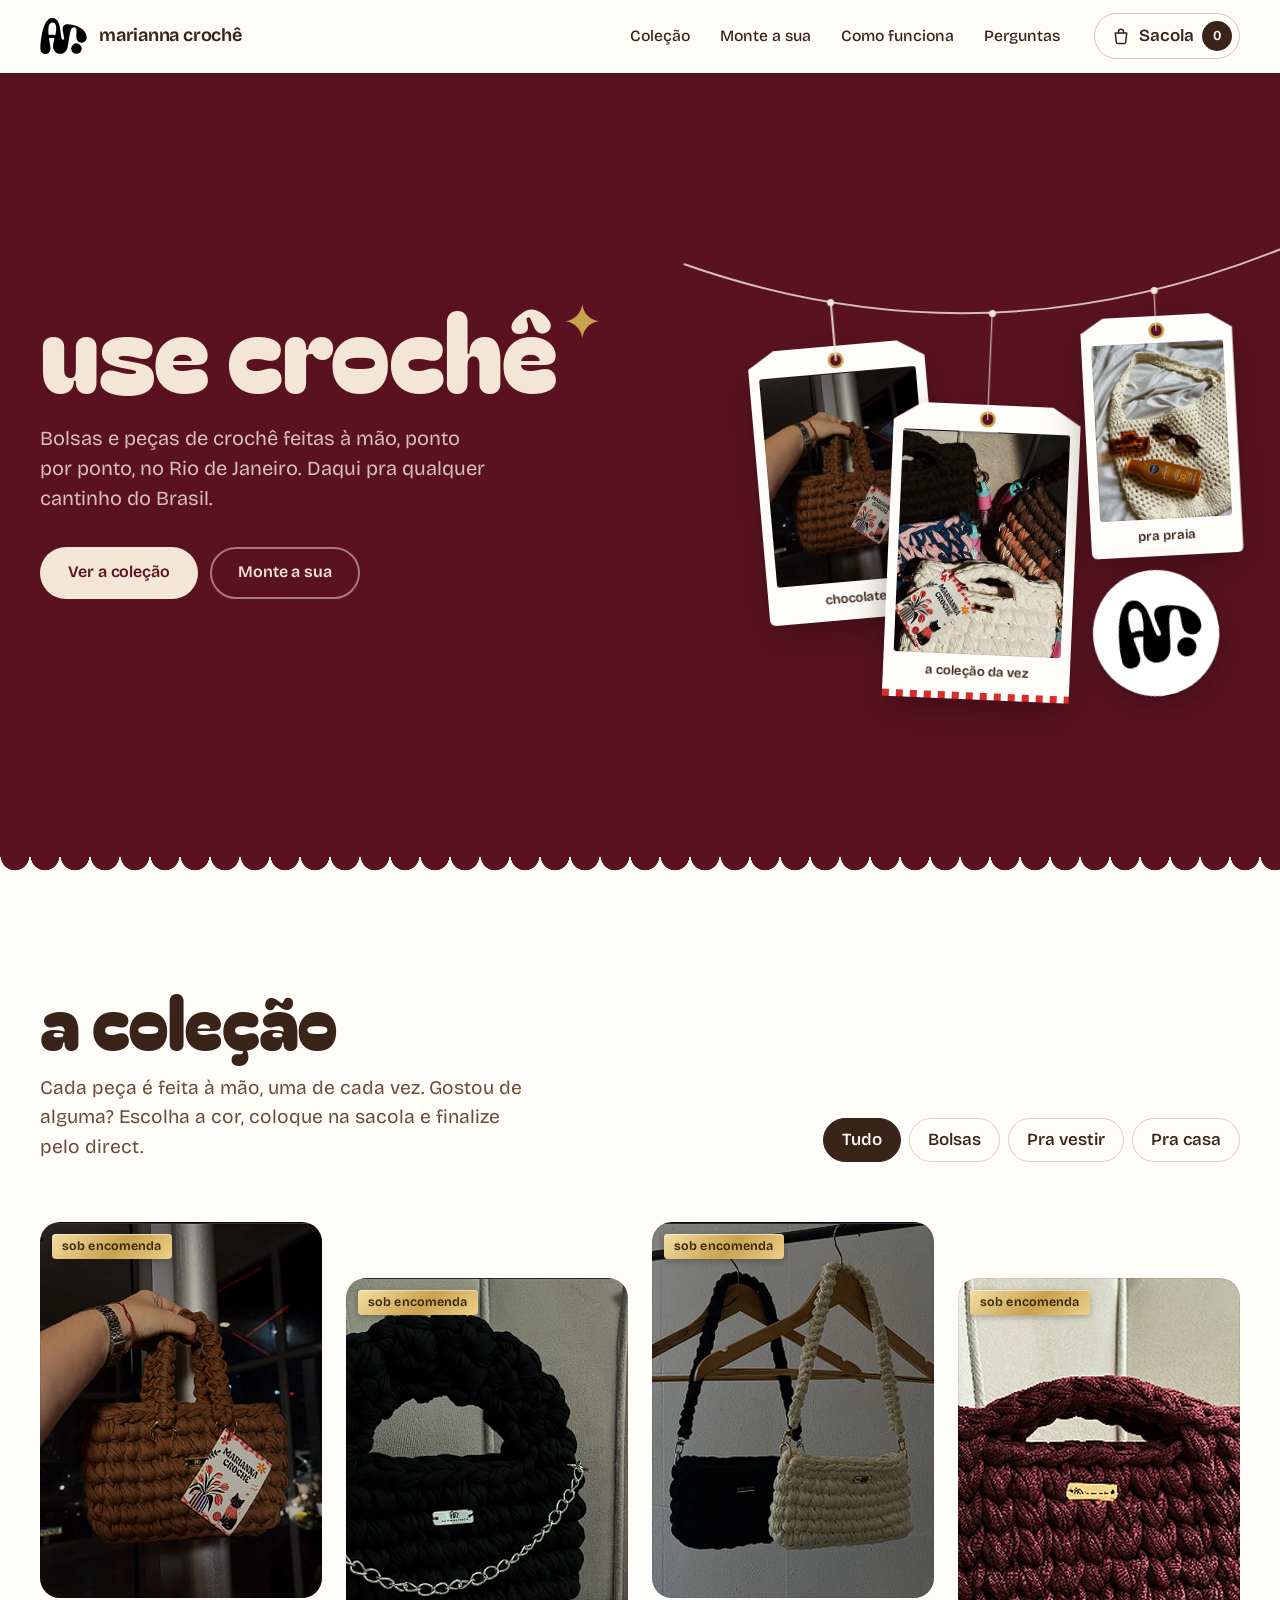
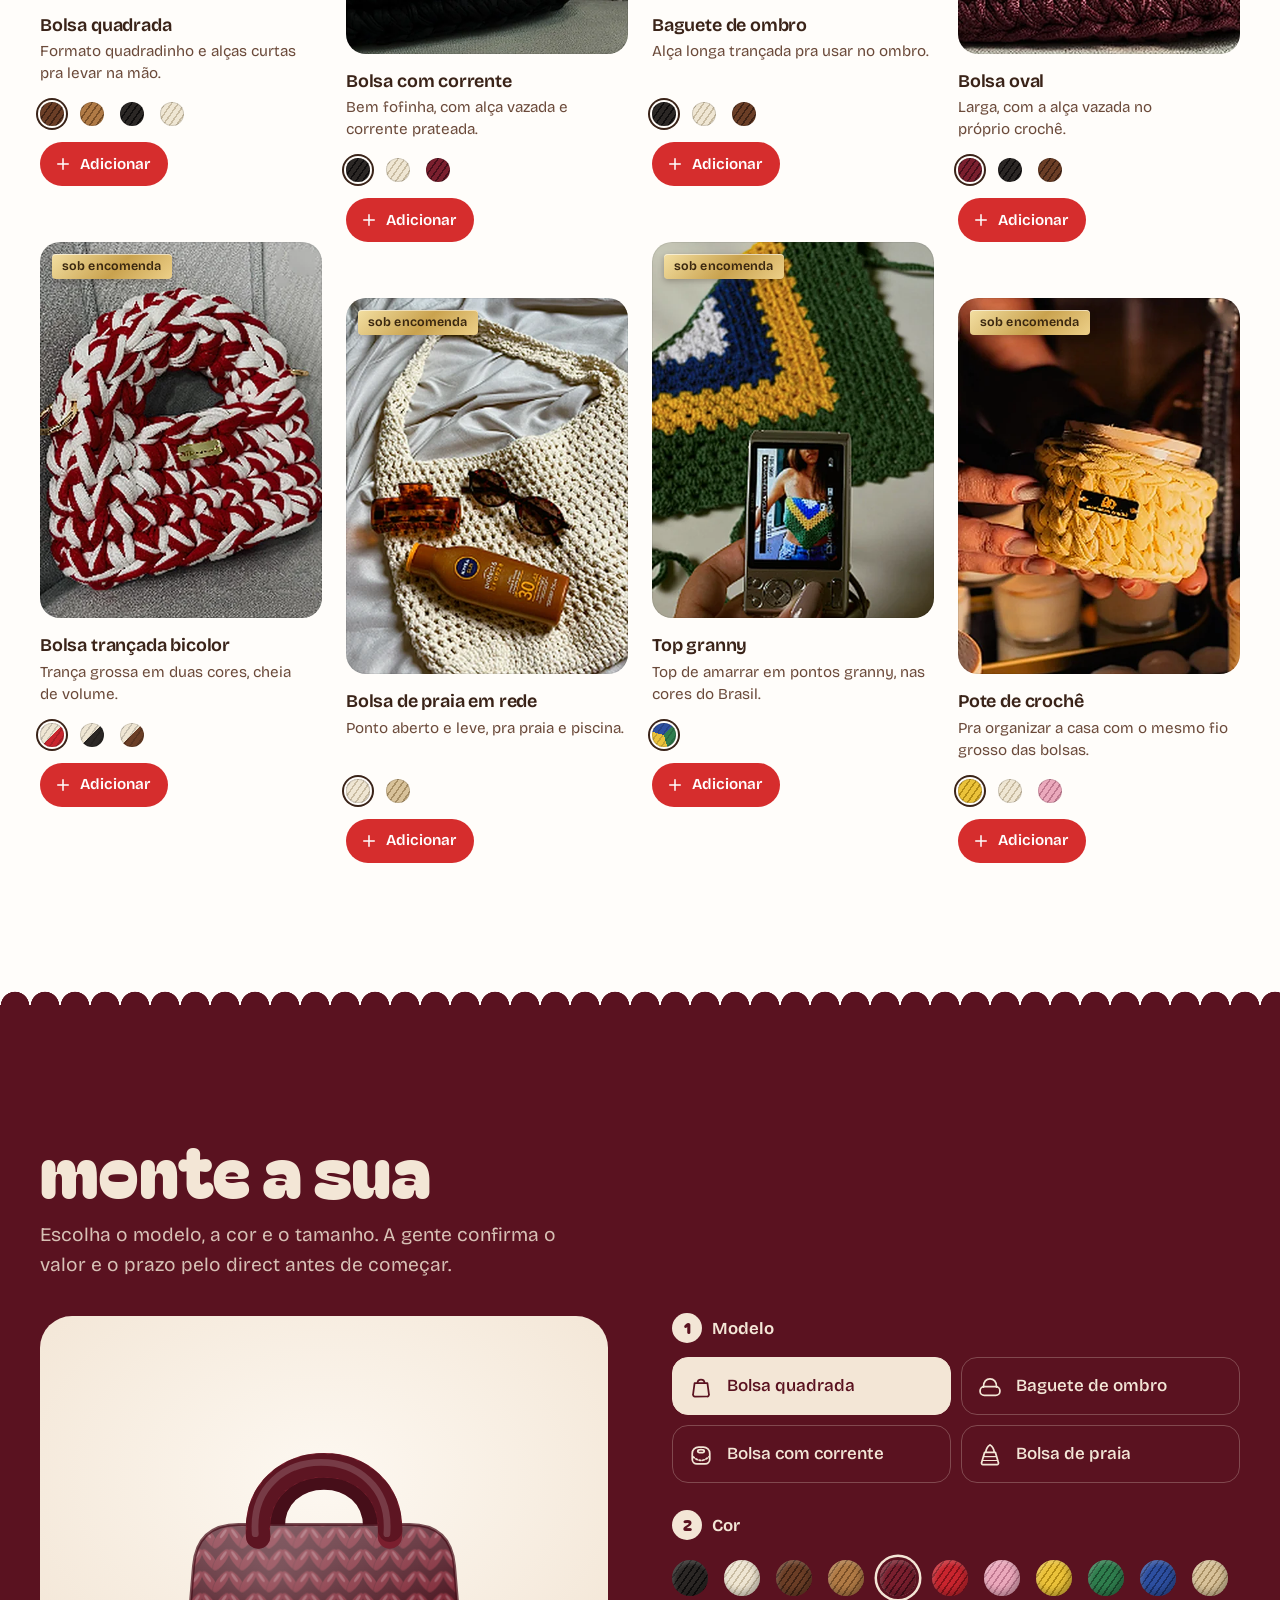
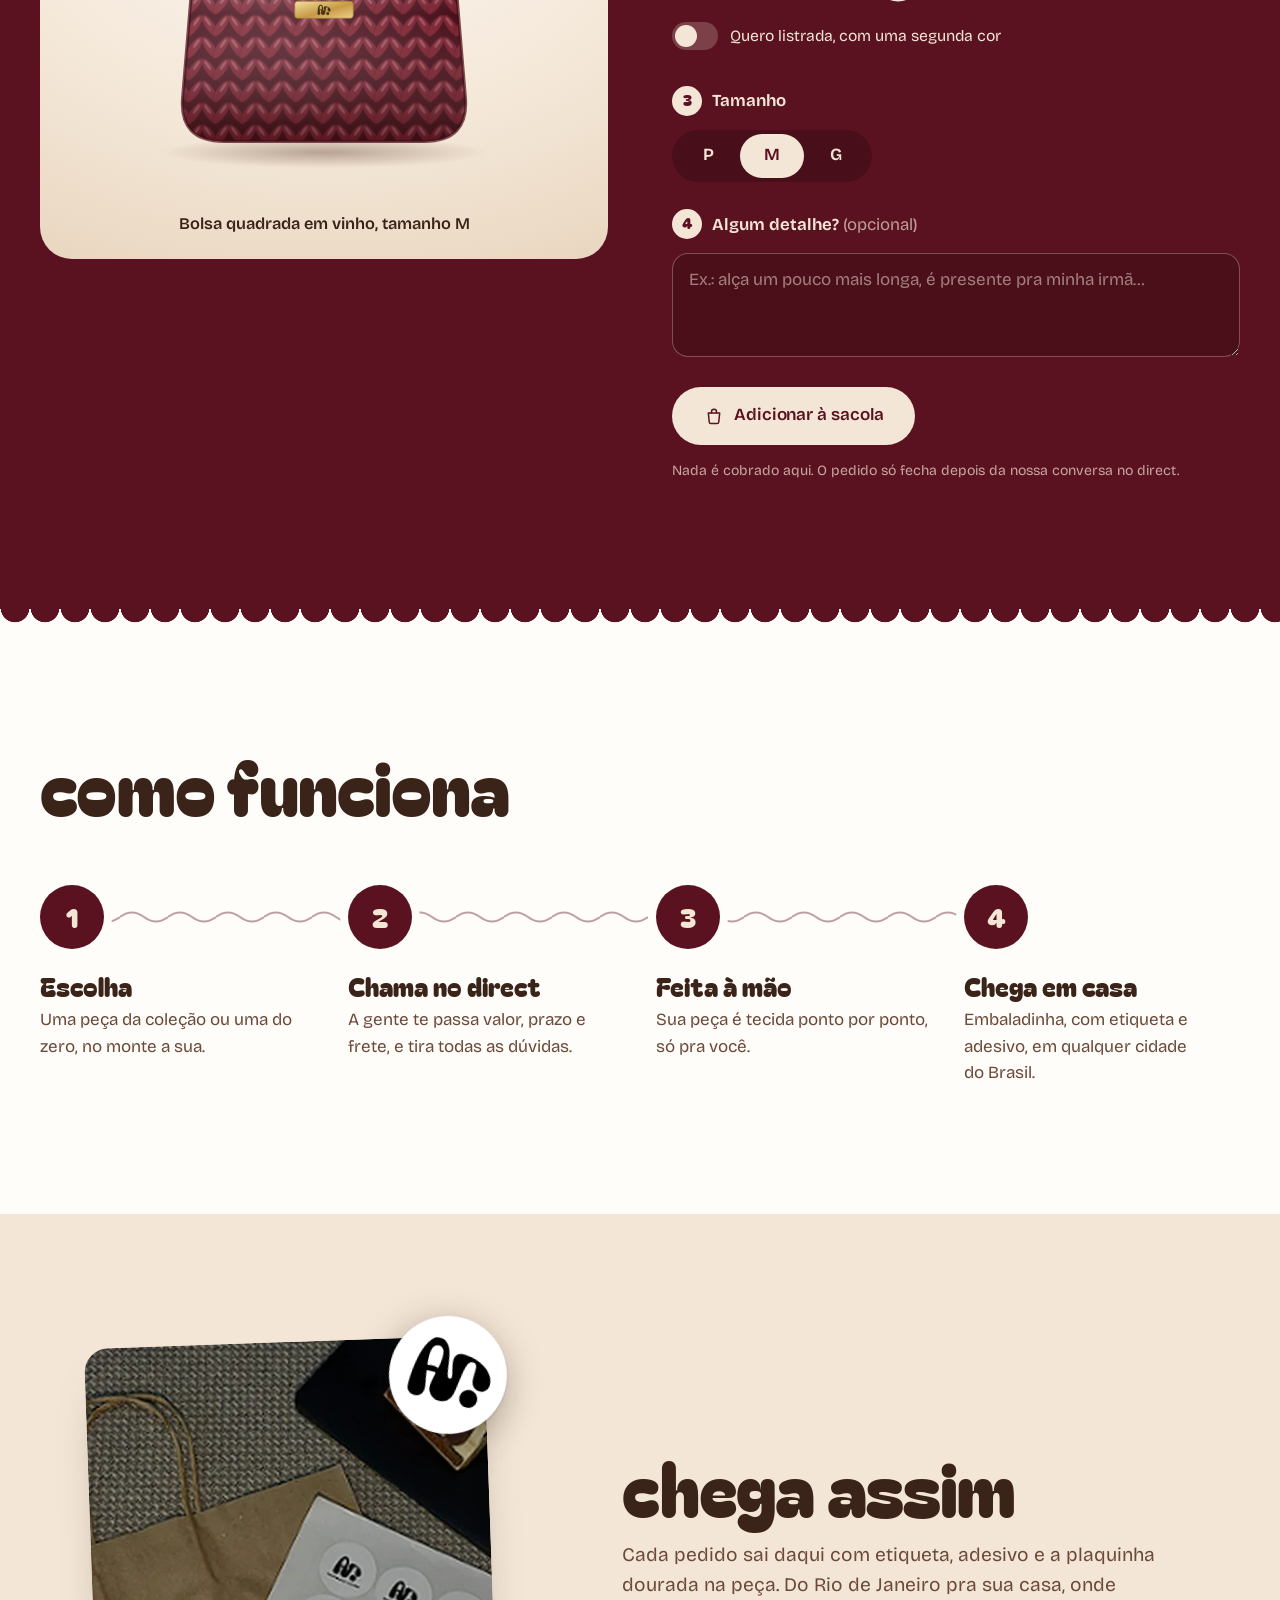
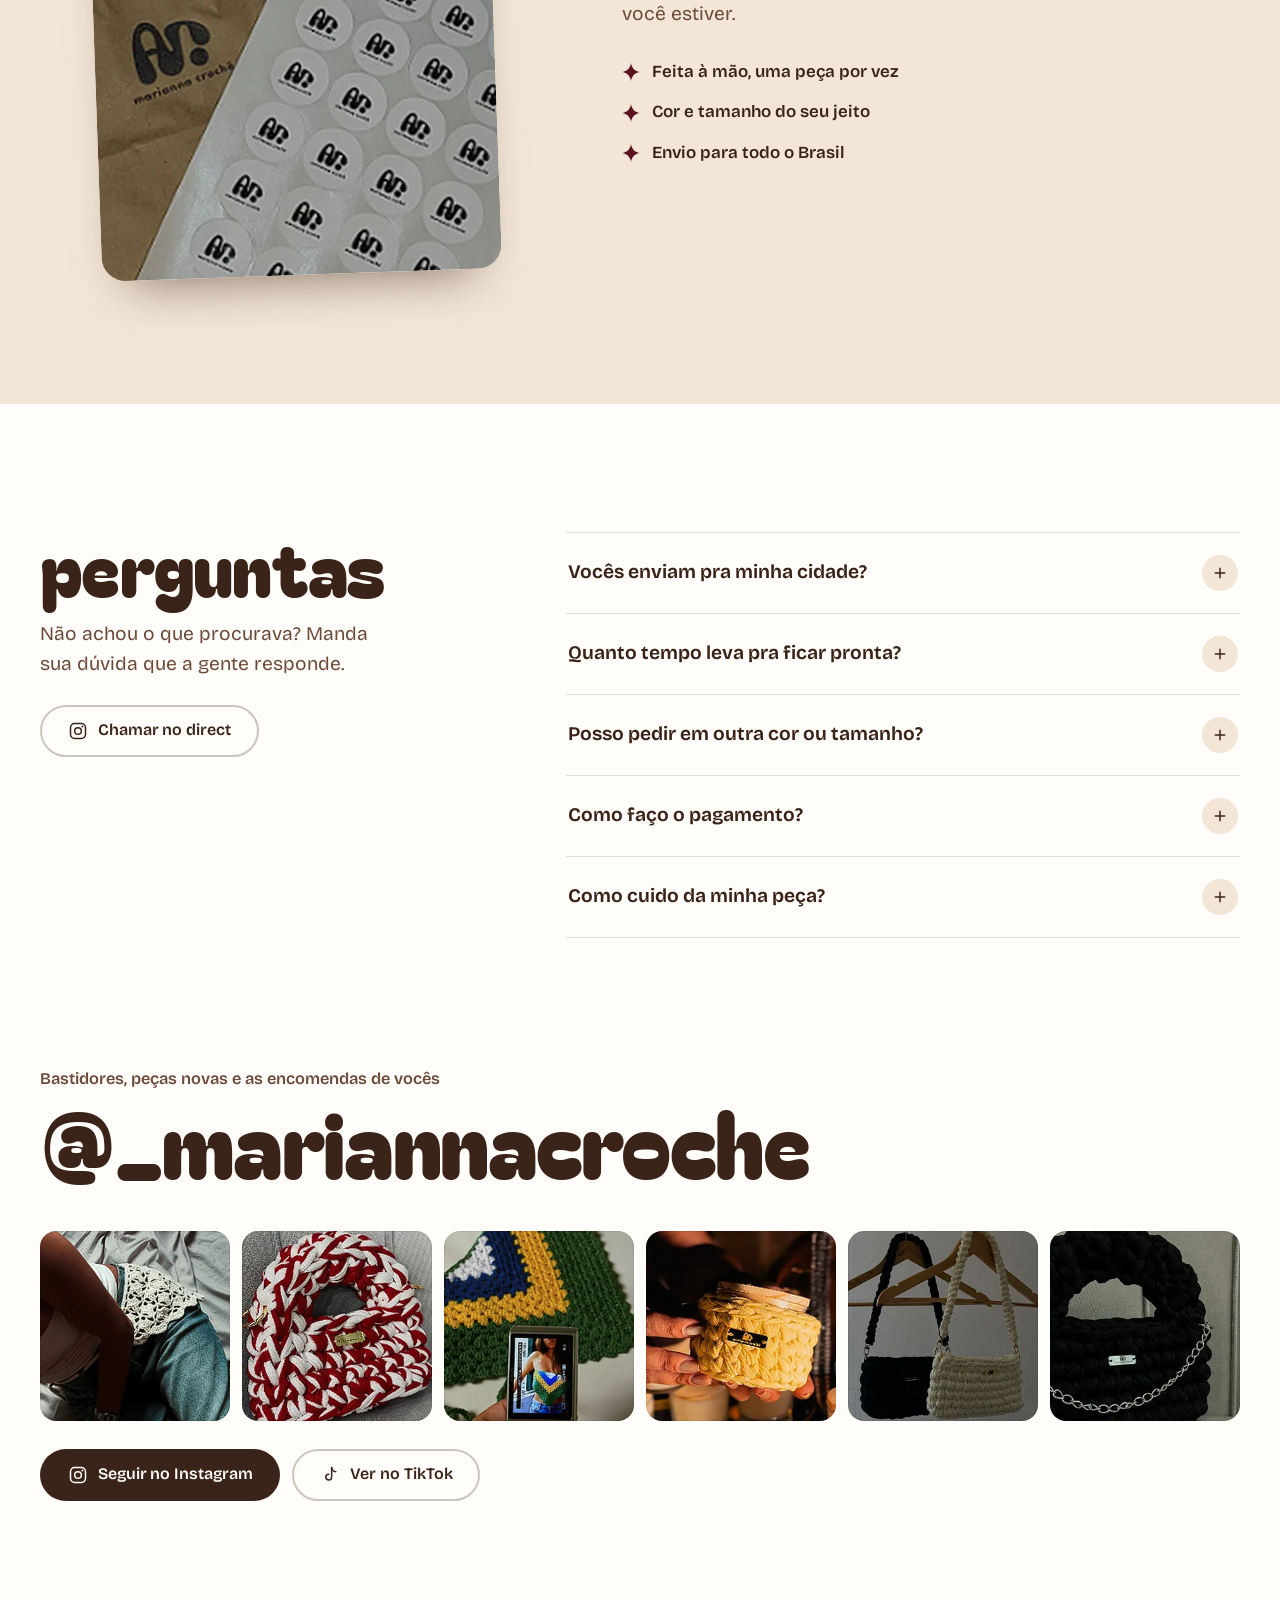
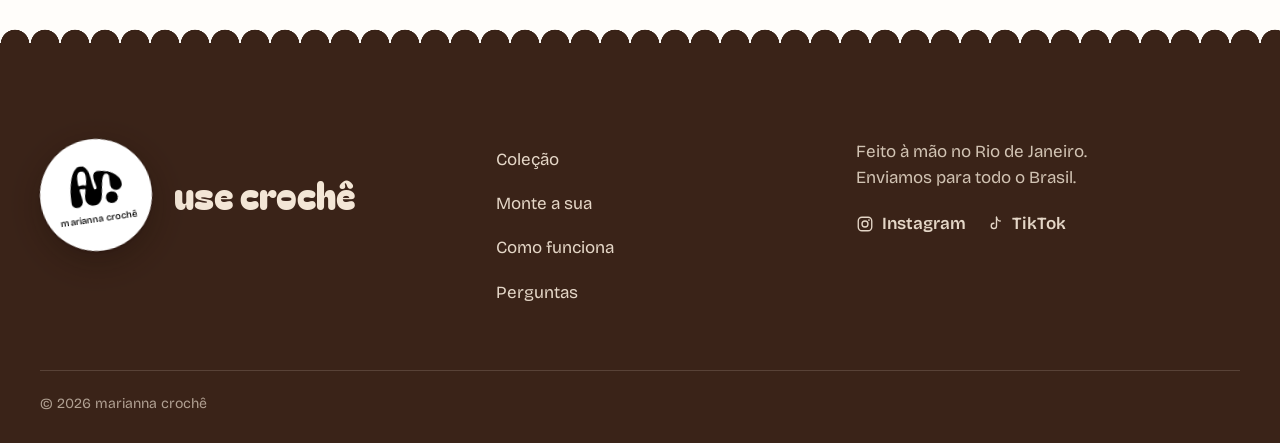
==== commit a053f159: "novo codigo" ====
--- a/marianna-croche-site/index.html
+++ b/marianna-croche-site/index.html
@@ -11,25 +11,921 @@
   <meta property="og:type" content="website">
   <meta property="og:locale" content="pt_BR">
   <meta property="og:site_name" content="marianna crochê">
-  <meta property="og:title" content="marianna crochê | use crochê, use marianna">
+  <meta property="og:title" content="marianna crochê | bolsas de crochê feitas à mão">
   <meta property="og:description" content="Bolsas de crochê feitas à mão no Rio de Janeiro, com encomendas personalizadas para todo o Brasil.">
   <meta property="og:image" content="assets/img/og.jpg">
   <meta property="og:image:width" content="1200">
   <meta property="og:image:height" content="630">
   <meta name="twitter:card" content="summary_large_image">
 
-  <link rel="icon" href="assets/logo/favicon.svg" type="image/svg+xml">
-  <link rel="apple-touch-icon" href="assets/img/apple-touch-icon.png">
-  <link rel="preload" href="assets/fonts/bagel-fat-one-latin-400-normal.woff2" as="font" type="font/woff2" crossorigin>
-  <link rel="preload" href="assets/fonts/bricolage-grotesque-latin-wght.woff2" as="font" type="font/woff2" crossorigin>
-  <link rel="stylesheet" href="assets/css/styles.css">
+  <link rel="icon" href="[data-uri]" type="image/svg+xml">
+  <link rel="apple-touch-icon" href="[data-uri]">
+  <style>
+/* =========================================================
+   marianna crochê — estilos
+   Conceito: o site usa as peças da própria marca — etiqueta
+   pendurada, adesivo redondo, plaquinha dourada e o bico de
+   crochê nas bordas das seções coloridas.
+   ========================================================= */
+
+@font-face {
+  font-family: "Bagel Fat One";
+  src: url("[data-uri]") format("woff2");
+  font-weight: 400;
+  font-style: normal;
+  font-display: swap;
+}
+@font-face {
+  font-family: "Bricolage Grotesque";
+  src: url("[data-uri]") format("woff2");
+  font-weight: 400 700;
+  font-style: normal;
+  font-display: swap;
+}
+
+/* cores do fio no "monte a sua" (registradas para transição suave) */
+@property --y  { syntax: "<color>"; inherits: true; initial-value: #7A1F2E; }
+@property --yd { syntax: "<color>"; inherits: true; initial-value: #460E19; }
+@property --y2 { syntax: "<color>"; inherits: true; initial-value: #7A1F2E; }
+
+:root {
+  /* paleta tirada das peças */
+  --vinho: #5A1220;          /* bolsa oval vinho */
+  --algodao: #F3E6D6;        /* fio off-white */
+  --papel: #FFFDFA;          /* papel da etiqueta e dos adesivos */
+  --chocolate: #3A2318;      /* bolsa quadrada chocolate */
+  --chocolate-suave: #6B4A3A;
+  --etiqueta: #D62D2D;       /* vermelho da etiqueta ilustrada */
+  --etiqueta-escura: #B52121;
+  --ouro: #C9A24E;           /* plaquinha dourada */
+  --whats: #1F7A4D;
+  --linha: rgba(58, 35, 24, .14);
+  --linha-forte: rgba(58, 35, 24, .26);
+  --algodao-suave: rgba(243, 230, 214, .82);
+
+  --f-titulo: "Bagel Fat One", "Arial Rounded MT Bold", "Trebuchet MS", system-ui, sans-serif;
+  --f-texto: "Bricolage Grotesque", system-ui, -apple-system, "Segoe UI", Roboto, sans-serif;
+
+  --wrap: 1200px;
+  --respiro: clamp(16px, 4.5vw, 40px);
+  --secao: clamp(84px, 10vw, 136px);
+  --topo-h: 72px;
+  --r-foto: 20px;
+  --r-painel: 32px;
+  --ease: cubic-bezier(.2, .7, .2, 1);
+  --sombra-adesivo: drop-shadow(0 1px 1px rgba(20, 6, 4, .22)) drop-shadow(0 10px 18px rgba(20, 6, 4, .32));
+}
+
+/* ---------- base ---------- */
+*, *::before, *::after { box-sizing: border-box; }
+html {
+  -webkit-text-size-adjust: 100%;
+  -webkit-font-smoothing: antialiased;
+  -moz-osx-font-smoothing: grayscale;
+  scroll-behavior: smooth;
+  scroll-padding-top: calc(var(--topo-h) + 16px);
+}
+html.sem-rolagem { overflow: hidden; }
+body {
+  margin: 0;
+  background: var(--papel);
+  color: var(--chocolate);
+  font-family: var(--f-texto);
+  font-size: 1.0625rem;
+  line-height: 1.55;
+  font-optical-sizing: auto;
+}
+img, svg { display: block; max-width: 100%; }
+img { height: auto; }
+a { color: inherit; }
+button, input, textarea { font: inherit; color: inherit; }
+button { cursor: pointer; }
+h1, h2, h3, p, ul, ol, figure { margin: 0; }
+ul, ol { padding: 0; list-style: none; }
+abbr { text-decoration: none; }
+[hidden] { display: none !important; }
+::selection { background: var(--vinho); color: var(--algodao); }
+:focus-visible { outline: 3px solid currentColor; outline-offset: 3px; }
+
+.defs { position: absolute; width: 0; height: 0; overflow: hidden; }
+.sr-only {
+  position: absolute !important;
+  width: 1px; height: 1px;
+  padding: 0; margin: -1px;
+  overflow: hidden; clip: rect(0 0 0 0);
+  white-space: nowrap; border: 0;
+}
+.pular {
+  position: absolute; left: 16px; top: -120px; z-index: 100;
+  padding: 12px 20px; border-radius: 999px;
+  background: var(--chocolate); color: var(--papel);
+  font-weight: 600; text-decoration: none;
+  transition: top .2s var(--ease);
+}
+.pular:focus { top: 12px; }
+
+.wrap { width: min(100% - 2 * var(--respiro), var(--wrap)); margin-inline: auto; }
+
+/* ---------- botões ---------- */
+.botao {
+  display: inline-flex; align-items: center; justify-content: center; gap: 10px;
+  min-height: 52px; padding: 0 26px;
+  border: 2px solid transparent; border-radius: 999px;
+  font-weight: 600; font-size: 1rem; letter-spacing: -.005em;
+  text-decoration: none; white-space: nowrap;
+  -webkit-tap-highlight-color: transparent;
+  transition-property: background-color, border-color, color, transform;
+  transition-duration: 160ms;
+  transition-timing-function: var(--ease);
+}
+.botao svg { width: 20px; height: 20px; flex: none; }
+.botao:active { transform: scale(.96); }
+.botao--claro { background: var(--algodao); color: var(--vinho); }
+.botao--claro:hover { background: #fff; }
+.botao--contorno { border-color: rgba(243, 230, 214, .5); color: var(--algodao); }
+.botao--contorno:hover { border-color: var(--algodao); background: rgba(243, 230, 214, .08); }
+.botao--escuro { background: var(--chocolate); color: var(--papel); }
+.botao--escuro:hover { background: #24150E; }
+.botao--linha { border-color: var(--linha-forte); color: var(--chocolate); }
+.botao--linha:hover { border-color: var(--chocolate); }
+.botao--vermelho { background: var(--etiqueta); color: #fff; }
+.botao--vermelho:hover { background: var(--etiqueta-escura); }
+.botao--whats { background: var(--whats); color: #fff; }
+.botao--whats:hover { background: #17633E; }
+.botao--grande { min-height: 58px; padding: 0 30px; font-size: 1.0625rem; }
+.botao--bloco { width: 100%; }
+
+/* ---------- topo ---------- */
+.topo {
+  position: sticky; top: 0; z-index: 40;
+  background: rgba(255, 253, 250, .9);
+  -webkit-backdrop-filter: saturate(1.4) blur(12px);
+  backdrop-filter: saturate(1.4) blur(12px);
+  border-bottom: 1px solid transparent;
+  transition: border-color .2s ease;
+}
+.topo.is-rolado { border-bottom-color: var(--linha); }
+.topo__in {
+  width: min(100% - 2 * var(--respiro), var(--wrap)); margin-inline: auto;
+  height: var(--topo-h);
+  display: flex; align-items: center; gap: 20px;
+}
+.marca {
+  display: inline-flex; align-items: center; gap: 12px;
+  min-height: 44px; margin-right: auto;
+  text-decoration: none;
+}
+.marca__simbolo { width: 47px; height: 36px; fill: #000; }
+.marca__nome { font-weight: 650; font-size: 1.125rem; letter-spacing: -.012em; }
+.menu { display: flex; gap: 2px; }
+.menu a {
+  padding: 10px 14px; border-radius: 999px;
+  font-weight: 500; font-size: .98rem; text-decoration: none;
+  transition: background-color .15s ease;
+}
+.menu a:hover { background: rgba(58, 35, 24, .07); }
+.botao-sacola {
+  display: inline-flex; align-items: center; gap: 8px;
+  min-height: 46px; padding: 0 7px 0 16px;
+  border: 1.5px solid var(--linha-forte); border-radius: 999px;
+  background: transparent; font-weight: 600;
+  -webkit-tap-highlight-color: transparent;
+  transition-property: border-color, transform;
+  transition-duration: 150ms;
+}
+.botao-sacola:hover { border-color: var(--chocolate); }
+.botao-sacola:active { transform: scale(.96); }
+.botao-sacola svg { width: 20px; height: 20px; }
+.botao-sacola__qtd {
+  display: grid; place-items: center;
+  min-width: 30px; height: 30px; padding: 0 8px;
+  border-radius: 999px;
+  background: var(--chocolate); color: var(--papel);
+  font-size: .86rem; font-variant-numeric: tabular-nums;
+  transition: background-color .2s ease;
+}
+.botao-sacola.tem-itens .botao-sacola__qtd { background: var(--etiqueta); color: #fff; }
+.botao-sacola__qtd.pulo { animation: pulo .45s var(--ease); }
+@keyframes pulo { 40% { transform: scale(1.32); } }
+
+@media (max-width: 880px) { .menu { display: none; } }
+@media (max-width: 400px) {
+  :root { --topo-h: 64px; }
+  .marca__nome { font-size: 1.02rem; }
+  .botao-sacola__texto { display: none; }
+  .botao-sacola { padding-left: 12px; }
+}
+
+/* ---------- bico de crochê (borda ondulada das seções coloridas) ---------- */
+.hero::after,
+.monte::after,
+.monte::before,
+.rodape::before {
+  content: "";
+  position: absolute; left: 0; right: 0;
+  height: 15px;
+  background-size: 30px 15px;
+  background-repeat: repeat-x;
+  pointer-events: none;
+}
+.hero::after, .monte::after {
+  bottom: -14px;
+  background-image: radial-gradient(circle at 50% 0, var(--fundo-bico) 14px, transparent 14.6px);
+}
+.monte::before, .rodape::before {
+  top: -14px;
+  background-image: radial-gradient(circle at 50% 100%, var(--fundo-bico) 14px, transparent 14.6px);
+}
+
+/* ---------- início ---------- */
+.hero {
+  --fundo-bico: var(--vinho);
+  position: relative; z-index: 2;
+  background: var(--vinho); color: var(--algodao);
+  padding-block: clamp(32px, 4.5vw, 56px) clamp(64px, 7vw, 88px);
+  overflow-x: clip;
+}
+.hero__in {
+  width: min(100% - 2 * var(--respiro), var(--wrap)); margin-inline: auto;
+  display: grid; grid-template-columns: minmax(0, 1.12fr) minmax(0, .88fr);
+  align-items: center; gap: clamp(24px, 4vw, 56px);
+  min-height: min(640px, calc(100svh - var(--topo-h) - 110px));
+}
+.hero__titulo {
+  font-family: var(--f-titulo); font-weight: 400;
+  font-size: clamp(3.4rem, 1.3rem + 6.8vw, 7.6rem);
+  line-height: .9; letter-spacing: -.012em;
+}
+.hero__brilho {
+  display: inline-block; vertical-align: top;
+  width: .32em; height: .32em; margin: .04em 0 0 .07em;
+  fill: var(--ouro);
+}
+.hero__sub {
+  margin-top: 26px; max-width: 35ch;
+  font-size: clamp(1.06rem, .98rem + .35vw, 1.25rem); line-height: 1.5;
+  color: var(--algodao-suave);
+  text-wrap: pretty;
+}
+.hero__acoes { display: flex; flex-wrap: wrap; gap: 12px; margin-top: 34px; }
+
+/* varal com etiquetas penduradas */
+.varal {
+  position: relative; justify-self: center;
+  width: 100%; max-width: 600px; aspect-ratio: 1 / .96;
+}
+.varal__fio { position: absolute; inset: 0; width: 100%; height: 100%; overflow: visible; pointer-events: none; }
+.varal__fio path {
+  fill: none; stroke: rgba(243, 230, 214, .82); stroke-width: 2;
+  vector-effect: non-scaling-stroke; stroke-linecap: round;
+}
+.pendente {
+  position: absolute; left: var(--px); top: var(--py);
+  width: var(--w); padding-top: var(--fio);
+  translate: -50% 0; rotate: var(--r); transform-origin: 50% 0;
+  filter: drop-shadow(0 14px 18px rgba(25, 4, 8, .38));
+}
+.pendente::before { /* barbante até o furo da etiqueta */
+  content: ""; position: absolute; z-index: 2;
+  left: 50%; top: 0; translate: -50% 0;
+  width: 1.5px; height: calc(var(--fio) + 15px);
+  background: rgba(243, 230, 214, .92);
+}
+.pendente::after { /* nó no varal */
+  content: ""; position: absolute; z-index: 2;
+  left: 50%; top: -3px; translate: -50% 0;
+  width: 7px; height: 7px; border-radius: 50%;
+  background: var(--algodao);
+}
+/* --px/--py: ponto do varal onde o barbante está amarrado (calculado sobre a curva do fio) */
+.pendente--1 { --px: 19%; --py: 19.8%; --w: 35%; --fio: 44px; --r: -5deg; --i: 0; }
+.pendente--2 { --px: 51%; --py: 22%;   --w: 37%; --fio: 92px; --r: 2.5deg; --i: 1; }
+.pendente--3 { --px: 83%; --py: 17.3%; --w: 30%; --fio: 26px; --r: -3deg; --i: 2; }
+
+.etiqueta {
+  position: relative;
+  padding: 27px 10px 12px;
+  background: var(--papel);
+  border-radius: 6px;
+  clip-path: polygon(15% 0, 85% 0, 100% 6%, 100% 100%, 0 100%, 0 6%);
+}
+.etiqueta::before { /* furo com ilhós dourado */
+  content: ""; position: absolute;
+  left: 50%; top: 9px; translate: -50% 0;
+  width: 11px; height: 11px; border-radius: 50%;
+  background: var(--vinho);
+  box-shadow: 0 0 0 2.5px var(--ouro);
+}
+.etiqueta img {
+  width: 100%; aspect-ratio: 3 / 4; object-fit: cover;
+  border-radius: 3px;
+  outline: 1px solid rgba(0, 0, 0, .08); outline-offset: -1px;
+}
+.etiqueta figcaption {
+  margin-top: 10px;
+  font-size: .82rem; font-weight: 600; line-height: 1.2;
+  text-align: center; color: var(--chocolate);
+}
+.etiqueta--listrada { padding-bottom: 20px; }
+.etiqueta--listrada::after { /* listras vermelhas como a etiqueta ilustrada */
+  content: ""; position: absolute; left: 0; right: 0; bottom: 0; height: 7px;
+  background: repeating-linear-gradient(90deg, var(--etiqueta) 0 7px, transparent 7px 14px);
+}
+
+.adesivo { display: block; aspect-ratio: 1; filter: var(--sombra-adesivo); }
+.hero__adesivo {
+  position: absolute; z-index: 3;
+  right: 4%; bottom: -1%;
+  width: clamp(92px, 25%, 150px); height: auto;
+  rotate: -12deg;
+}
+
+@media (prefers-reduced-motion: no-preference) {
+  .pendente { animation: cair 1.7s var(--ease) both; animation-delay: calc(var(--i) * 130ms + 120ms); }
+  .hero__adesivo { animation: colar .65s cubic-bezier(.3, 1.45, .5, 1) .85s both; }
+}
+@keyframes cair {
+  0%   { opacity: 0; translate: -50% -80px; rotate: calc(var(--r) * -4); }
+  28%  { opacity: 1; translate: -50% 0; rotate: calc(var(--r) * 2.4); }
+  52%  { rotate: calc(var(--r) * -.9); }
+  74%  { rotate: calc(var(--r) * 1.35); }
+  100% { translate: -50% 0; rotate: var(--r); }
+}
+@keyframes colar {
+  0%   { opacity: 0; scale: 1.4; rotate: -32deg; }
+  100% { opacity: 1; scale: 1; rotate: -12deg; }
+}
+
+@media (max-width: 880px) {
+  .hero__in { grid-template-columns: 1fr; min-height: 0; gap: 18px; }
+  .hero__acoes { margin-top: 28px; }
+  .varal { max-width: 520px; aspect-ratio: 1 / .9; }
+  .pendente--1 { --w: 31%; --fio: 30px; }
+  .pendente--2 { --w: 33%; --fio: 62px; }
+  .pendente--3 { --w: 28%; --fio: 16px; }
+}
+@media (max-width: 560px) {
+  .etiqueta { padding: 21px 6px 8px; }
+  .etiqueta::before { top: 7px; width: 9px; height: 9px; box-shadow: 0 0 0 2px var(--ouro); }
+  .etiqueta figcaption { margin-top: 7px; font-size: .68rem; }
+  .etiqueta--listrada { padding-bottom: 15px; }
+  .etiqueta--listrada::after { height: 5px; }
+  .pendente::before { height: calc(var(--fio) + 12px); }
+  .hero__adesivo { right: 1%; bottom: -10%; width: 80px; }
+}
+
+/* ---------- seções ---------- */
+.secao { padding-block: var(--secao); }
+.titulo {
+  font-family: var(--f-titulo); font-weight: 400;
+  font-size: clamp(2.6rem, 1.7rem + 3.6vw, 4.75rem);
+  line-height: .95; letter-spacing: -.01em;
+  text-wrap: balance;
+}
+.lead {
+  margin-top: 18px; max-width: 46ch;
+  font-size: clamp(1.06rem, 1rem + .3vw, 1.2rem);
+  color: var(--chocolate-suave);
+  text-wrap: pretty;
+}
+.miudo { font-size: .88rem; line-height: 1.45; text-wrap: pretty; }
+
+/* ---------- coleção ---------- */
+.colecao__topo {
+  display: flex; flex-wrap: wrap; align-items: flex-end; justify-content: space-between;
+  gap: 24px 40px; margin-bottom: clamp(36px, 5vw, 60px);
+}
+.filtros { display: flex; flex-wrap: wrap; gap: 8px; }
+.filtro {
+  min-height: 44px; padding: 0 18px;
+  border: 1.5px solid rgba(58, 35, 24, .2); border-radius: 999px;
+  background: transparent; font-weight: 550;
+  -webkit-tap-highlight-color: transparent;
+  transition-property: background-color, border-color, color, transform;
+  transition-duration: 150ms;
+}
+.filtro:hover { border-color: var(--chocolate); }
+.filtro:active { transform: scale(.96); }
+.filtro[aria-pressed="true"] { background: var(--chocolate); border-color: var(--chocolate); color: var(--papel); }
+
+.grade {
+  --desce: 56px;
+  display: grid; grid-template-columns: repeat(4, minmax(0, 1fr));
+  gap: 56px 24px; padding-bottom: var(--desce);
+}
+.peca[hidden] { display: none; }
+.peca.desce { translate: 0 var(--desce); }
+.peca__in { display: flex; flex-direction: column; height: 100%; }
+.peca__foto {
+  position: relative; overflow: hidden;
+  aspect-ratio: 3 / 4; border-radius: var(--r-foto);
+  background: var(--algodao);
+}
+.peca__foto img { width: 100%; height: 100%; object-fit: cover; }
+.peca__foto::after { /* contorno sutil da foto */
+  content: ""; position: absolute; inset: 0; border-radius: inherit;
+  box-shadow: inset 0 0 0 1px rgba(0, 0, 0, .07); pointer-events: none;
+}
+.plaquinha {
+  position: absolute; left: 12px; top: 12px;
+  padding: 5px 10px;
+  border-radius: 4px;
+  background: linear-gradient(135deg, #F3DFA2, #C9A24E 55%, #EDD089);
+  color: #3B2810;
+  font-size: .78rem; font-weight: 650; letter-spacing: .01em; line-height: 1.2;
+  font-variant-numeric: tabular-nums;
+  box-shadow: inset 0 1px 0 rgba(255, 255, 255, .55), 0 2px 6px rgba(30, 15, 5, .28);
+}
+.peca__nome {
+  margin-top: 16px;
+  font-size: 1.12rem; font-weight: 650; line-height: 1.25; letter-spacing: -.01em;
+  text-wrap: balance;
+}
+.peca__desc {
+  margin-top: 4px;
+  font-size: .95rem; line-height: 1.45; color: var(--chocolate-suave);
+  text-wrap: pretty;
+}
+.cores {
+  display: flex; flex-wrap: wrap;
+  min-inline-size: 0; margin: auto 0 0 -8px; padding: 10px 0 0; border: 0;
+}
+.cor { position: relative; display: grid; place-items: center; width: 40px; height: 40px; cursor: pointer; }
+.cor input { position: absolute; inset: 0; margin: 0; opacity: 0; cursor: pointer; }
+.cor__bola {
+  width: 24px; height: 24px; border-radius: 50%;
+  box-shadow: inset 0 0 0 1px rgba(0, 0, 0, .14);
+  transition: box-shadow .15s ease;
+}
+.cor input:checked + .cor__bola { box-shadow: inset 0 0 0 1px rgba(0, 0, 0, .14), 0 0 0 2px var(--papel), 0 0 0 4px var(--chocolate); }
+.cor input:focus-visible + .cor__bola { outline: 2px solid var(--etiqueta); outline-offset: 5px; }
+.botao-add {
+  display: inline-flex; align-items: center; justify-content: center; gap: 8px; align-self: flex-start;
+  min-height: 44px; margin-top: 8px; padding: 0 18px 0 14px;
+  border: 0; border-radius: 999px;
+  background: var(--etiqueta); color: #fff;
+  font-weight: 600; font-size: .95rem;
+  -webkit-tap-highlight-color: transparent;
+  transition-property: background-color, transform;
+  transition-duration: 160ms;
+}
+.botao-add svg { width: 18px; height: 18px; }
+.botao-add:hover { background: var(--etiqueta-escura); }
+.botao-add:active { transform: scale(.96); }
+.botao-add.ok { background: var(--chocolate); }
+.botao-add.ok svg { animation: confirma .32s var(--ease); }
+@keyframes confirma { from { opacity: 0; scale: .5; filter: blur(2px); } }
+.colecao__vazio { padding: 24px 0 8px; color: var(--chocolate-suave); }
+
+@media (max-width: 1100px) { .grade { grid-template-columns: repeat(3, minmax(0, 1fr)); } }
+@media (max-width: 760px) {
+  .filtros { gap: 6px; }
+  .filtro { padding: 0 12px; font-size: .92rem; }
+  .grade { --desce: 34px; grid-template-columns: repeat(2, minmax(0, 1fr)); gap: 34px 14px; }
+  .peca__nome { margin-top: 12px; font-size: 1rem; }
+  .peca__desc { font-size: .88rem; }
+  .plaquinha { left: 8px; top: 8px; padding: 4px 8px; font-size: .7rem; }
+  .botao-add { align-self: stretch; }
+  .peca__foto { border-radius: 16px; }
+}
+
+/* ---------- monte a sua ---------- */
+.monte {
+  --fundo-bico: var(--vinho);
+  position: relative;
+  margin-block: 14px;
+  background: var(--vinho); color: var(--algodao);
+}
+.monte .lead { color: var(--algodao-suave); }
+.monte__grade {
+  display: grid; grid-template-columns: minmax(0, 1fr) minmax(0, 1fr);
+  gap: 36px clamp(32px, 5vw, 72px); align-items: start;
+}
+.monte__cabeca { grid-column: 1 / -1; }
+.provador {
+  position: sticky; top: calc(var(--topo-h) + 24px);
+  padding: clamp(14px, 2.6vw, 28px) clamp(14px, 2.6vw, 28px) 22px;
+  border-radius: var(--r-painel);
+  background: radial-gradient(120% 90% at 50% 30%, #FDF8F1 0%, var(--algodao) 56%, #E5D0B7 100%);
+  color: var(--chocolate);
+}
+.provador__svg { width: 100%; height: auto; aspect-ratio: 420 / 380; overflow: visible; }
+.provador__svg { transition: --y .4s var(--ease), --yd .4s var(--ease), --y2 .4s var(--ease); }
+.provador__resumo {
+  min-height: 1.6em; margin-top: 4px;
+  font-weight: 600; font-size: 1.02rem; text-align: center;
+  text-wrap: balance;
+}
+[data-bolsa] {
+  transform-box: view-box; transform-origin: 210px 332px;
+  transition: transform .4s var(--ease);
+}
+.entra { animation: entra .38s var(--ease); }
+@keyframes entra { from { opacity: 0; translate: 0 10px; } }
+.f-y  { fill: var(--y); }
+.f-yd { fill: var(--yd); }
+.f-y2 { fill: var(--y2); }
+.s-y  { stroke: var(--y); }
+.s-yd { stroke: var(--yd); }
+
+.monte__form { display: grid; gap: 30px; }
+.passo { min-inline-size: 0; margin: 0; padding: 0; border: 0; }
+.passo__rotulo { display: block; margin-bottom: 14px; padding: 0; font-weight: 650; font-size: 1.05rem; }
+.passo__n {
+  display: inline-grid; place-items: center; vertical-align: middle;
+  width: 30px; height: 30px; margin: -3px 10px 0 0;
+  border-radius: 50%;
+  background: var(--algodao); color: var(--vinho);
+  font-family: var(--f-titulo); font-weight: 400; font-size: .92rem;
+}
+.opcional { font-weight: 400; color: rgba(243, 230, 214, .66); }
+
+.modelos { display: grid; grid-template-columns: repeat(2, minmax(0, 1fr)); gap: 10px; }
+.modelo { position: relative; cursor: pointer; }
+.modelo input { position: absolute; inset: 0; margin: 0; opacity: 0; cursor: pointer; }
+.modelo__caixa {
+  display: flex; align-items: center; gap: 12px;
+  min-height: 58px; padding: 10px 14px;
+  border: 1.5px solid rgba(243, 230, 214, .26); border-radius: 16px;
+  font-weight: 550; line-height: 1.2;
+  transition-property: background-color, border-color, color;
+  transition-duration: 150ms;
+}
+.modelo__caixa svg {
+  flex: none; width: 28px; height: 28px;
+  fill: none; stroke: currentColor; stroke-width: 1.5;
+  stroke-linejoin: round; stroke-linecap: round;
+}
+.modelo:hover .modelo__caixa { border-color: rgba(243, 230, 214, .6); }
+.modelo input:checked + .modelo__caixa { background: var(--algodao); border-color: var(--algodao); color: var(--vinho); }
+.modelo input:focus-visible + .modelo__caixa { outline: 3px solid var(--algodao); outline-offset: 3px; }
+
+.novelos { display: flex; flex-wrap: wrap; gap: 4px; margin-left: -6px; }
+.novelos--segunda { margin-top: 8px; }
+.novelo { position: relative; display: grid; place-items: center; width: 48px; height: 48px; cursor: pointer; }
+.novelo input { position: absolute; inset: 0; margin: 0; opacity: 0; cursor: pointer; }
+.novelo__bola {
+  width: 36px; height: 36px; border-radius: 50%;
+  box-shadow: inset -3px -4px 7px rgba(0, 0, 0, .28), inset 2px 3px 4px rgba(255, 255, 255, .2);
+  transition-property: transform, box-shadow;
+  transition-duration: 150ms;
+}
+.novelo:hover .novelo__bola { transform: scale(1.07); }
+.novelo input:checked + .novelo__bola {
+  box-shadow: inset -3px -4px 7px rgba(0, 0, 0, .28), inset 2px 3px 4px rgba(255, 255, 255, .2),
+              0 0 0 3px var(--vinho), 0 0 0 5.5px var(--algodao);
+}
+.novelo input:focus-visible + .novelo__bola { outline: 2px dashed var(--algodao); outline-offset: 8px; }
+
+.troca {
+  position: relative; display: inline-flex; align-items: center; gap: 12px;
+  min-height: 44px; margin-top: 12px;
+  font-size: .98rem; cursor: pointer;
+}
+.troca input { position: absolute; width: 1px; height: 1px; opacity: 0; }
+.troca__trilho {
+  position: relative; flex: none;
+  width: 46px; height: 28px; border-radius: 999px;
+  background: rgba(243, 230, 214, .22);
+  transition: background-color .2s ease;
+}
+.troca__trilho::after {
+  content: ""; position: absolute; left: 3px; top: 3px;
+  width: 22px; height: 22px; border-radius: 50%;
+  background: var(--algodao);
+  transition: translate .22s var(--ease);
+}
+.troca input:checked + .troca__trilho { background: var(--ouro); }
+.troca input:checked + .troca__trilho::after { translate: 18px 0; }
+.troca input:focus-visible + .troca__trilho { outline: 3px solid var(--algodao); outline-offset: 3px; }
+
+.tamanhos { display: inline-flex; padding: 4px; border-radius: 999px; background: rgba(0, 0, 0, .2); }
+.tamanho { position: relative; }
+.tamanho input { position: absolute; inset: 0; margin: 0; opacity: 0; cursor: pointer; }
+.tamanho span {
+  display: grid; place-items: center;
+  width: 64px; height: 44px; border-radius: 999px;
+  font-weight: 650;
+  transition-property: background-color, color;
+  transition-duration: 150ms;
+}
+.tamanho input:checked + span { background: var(--algodao); color: var(--vinho); }
+.tamanho input:focus-visible + span { outline: 3px solid var(--algodao); outline-offset: 2px; }
+
+.monte textarea {
+  display: block; width: 100%; min-height: 96px; resize: vertical;
+  padding: 14px 16px;
+  border: 1.5px solid rgba(243, 230, 214, .3); border-radius: 16px;
+  background: rgba(0, 0, 0, .16); color: var(--algodao);
+  line-height: 1.45;
+  transition: border-color .15s ease;
+}
+.monte textarea::placeholder { color: rgba(243, 230, 214, .52); }
+.monte textarea:focus { outline: none; border-color: var(--algodao); box-shadow: 0 0 0 3px rgba(243, 230, 214, .25); }
+.monte__form > .botao { justify-self: start; }
+.monte__form .miudo { margin-top: -14px; color: rgba(243, 230, 214, .7); }
+
+@media (max-width: 880px) {
+  .monte__grade { grid-template-columns: 1fr; }
+  .provador { position: relative; top: 0; }
+}
+@media (max-width: 420px) {
+  .modelos { grid-template-columns: 1fr; }
+  .modelo__caixa { min-height: 52px; }
+  .monte__form > .botao { justify-self: stretch; }
+}
+
+/* ---------- como funciona ---------- */
+.como .titulo { margin-bottom: clamp(40px, 5vw, 64px); }
+.passos { position: relative; display: grid; grid-template-columns: repeat(4, minmax(0, 1fr)); gap: 32px; }
+.passos::before { /* a linha que costura os passos */
+  content: ""; position: absolute; z-index: 0;
+  left: 32px; right: 18%; top: 32px; height: 16px; translate: 0 -50%;
+  background: url("data:image/svg+xml,%3Csvg xmlns='http://www.w3.org/2000/svg' width='48' height='16' viewBox='0 0 48 16'%3E%3Cpath d='M0 8q12-9 24 0t24 0' fill='none' stroke='%235A1220' stroke-opacity='.4' stroke-width='2'/%3E%3C/svg%3E") repeat-x left center / 48px 16px;
+}
+.passos__item { position: relative; z-index: 1; }
+.passos__n {
+  display: grid; place-items: center;
+  width: 64px; height: 64px; border-radius: 50%;
+  background: var(--vinho); color: var(--algodao);
+  font-family: var(--f-titulo); font-size: 1.7rem; line-height: 1;
+  box-shadow: 0 0 0 8px var(--papel);
+}
+.passos__item h3 {
+  margin-top: 24px;
+  font-family: var(--f-titulo); font-weight: 400; font-size: 1.6rem; line-height: 1.05;
+}
+.passos__item p { margin-top: 8px; max-width: 26ch; color: var(--chocolate-suave); text-wrap: pretty; }
+
+@media (max-width: 880px) {
+  .passos { grid-template-columns: repeat(2, minmax(0, 1fr)); gap: 40px 24px; }
+  .passos::before { display: none; }
+}
+@media (max-width: 520px) {
+  .passos { grid-template-columns: 1fr; gap: 30px; }
+  .passos::before {
+    display: block; left: 31px; right: auto; top: 32px; bottom: 32px;
+    width: 2px; height: auto; translate: 0;
+    background: repeating-linear-gradient(to bottom, rgba(90, 18, 32, .4) 0 6px, transparent 6px 12px);
+  }
+  .passos__item { display: grid; grid-template-columns: 64px 1fr; column-gap: 20px; align-items: start; }
+  .passos__n { grid-row: span 2; }
+  .passos__item h3 { margin-top: 8px; font-size: 1.45rem; }
+}
+
+/* ---------- chega assim ---------- */
+.chega { background: var(--algodao); }
+.chega__grade {
+  display: grid; grid-template-columns: minmax(0, .9fr) minmax(0, 1.1fr);
+  align-items: center; gap: clamp(40px, 6vw, 96px);
+}
+.chega__foto { position: relative; justify-self: center; width: 100%; max-width: 400px; }
+.chega__foto img {
+  width: 100%; aspect-ratio: 3 / 4; object-fit: cover;
+  border-radius: 24px; rotate: -2deg;
+  box-shadow: 0 30px 50px -28px rgba(58, 35, 24, .6);
+}
+.chega__adesivo { position: absolute; top: -26px; right: -14px; width: 118px; height: auto; rotate: 14deg; }
+.selos { display: grid; gap: 14px; margin-top: 30px; }
+.selos li { display: flex; align-items: center; gap: 12px; font-weight: 600; font-size: 1.06rem; }
+.selos svg { flex: none; width: 18px; height: 18px; fill: var(--vinho); }
+
+@media (max-width: 880px) {
+  .chega__grade { grid-template-columns: 1fr; }
+  .chega__foto { max-width: 340px; }
+  .chega__adesivo { width: 96px; right: -6px; }
+}
+
+/* ---------- perguntas ---------- */
+.perguntas__grade {
+  display: grid; grid-template-columns: minmax(0, .8fr) minmax(0, 1.2fr);
+  align-items: start; gap: 28px clamp(32px, 6vw, 96px);
+}
+.perguntas__cabeca .lead { max-width: 30ch; }
+.perguntas__cabeca .botao { margin-top: 26px; }
+.faq { border-top: 1.5px solid var(--linha); }
+.faq__item { border-bottom: 1.5px solid var(--linha); }
+.faq__item summary {
+  display: flex; align-items: center; justify-content: space-between; gap: 20px;
+  min-height: 44px; padding: 22px 2px;
+  font-weight: 650; font-size: clamp(1.05rem, 1rem + .3vw, 1.2rem); line-height: 1.3;
+  list-style: none; cursor: pointer;
+}
+.faq__item summary::-webkit-details-marker { display: none; }
+.faq__item summary::after {
+  content: ""; flex: none;
+  width: 36px; height: 36px; border-radius: 50%;
+  background: var(--algodao) url("data:image/svg+xml,%3Csvg xmlns='http://www.w3.org/2000/svg' viewBox='0 0 24 24'%3E%3Cpath d='M12 5v14M5 12h14' fill='none' stroke='%233A2318' stroke-width='2.2' stroke-linecap='round'/%3E%3C/svg%3E") center / 16px no-repeat;
+  transition-property: rotate, background-color;
+  transition-duration: 250ms;
+  transition-timing-function: var(--ease);
+}
+.faq__item[open] summary::after {
+  rotate: 45deg;
+  background-color: var(--etiqueta);
+  background-image: url("data:image/svg+xml,%3Csvg xmlns='http://www.w3.org/2000/svg' viewBox='0 0 24 24'%3E%3Cpath d='M12 5v14M5 12h14' fill='none' stroke='%23FFFFFF' stroke-width='2.2' stroke-linecap='round'/%3E%3C/svg%3E");
+}
+.faq__item summary:focus-visible { outline: 3px solid var(--chocolate); outline-offset: 2px; border-radius: 8px; }
+.faq__item p { max-width: 60ch; padding: 0 56px 24px 2px; color: var(--chocolate-suave); text-wrap: pretty; }
+
+@media (max-width: 880px) { .perguntas__grade { grid-template-columns: 1fr; } }
+
+/* ---------- instagram ---------- */
+.segue { padding-top: 0; }
+.segue__pre { font-weight: 600; font-size: 1.02rem; color: var(--chocolate-suave); }
+.segue__titulo {
+  margin-top: 6px;
+  font-family: var(--f-titulo); font-weight: 400;
+  font-size: clamp(2.1rem, .8rem + 6vw, 6rem); line-height: 1; letter-spacing: -.015em;
+  overflow-wrap: anywhere;
+}
+.segue__titulo a {
+  text-decoration: none;
+  background: linear-gradient(var(--etiqueta), var(--etiqueta)) 0 94% / 0 .07em no-repeat;
+  transition: background-size .35s var(--ease);
+}
+.segue__titulo a:hover { background-size: 100% .07em; }
+.feed {
+  display: grid; grid-template-columns: repeat(6, minmax(0, 1fr)); gap: 12px;
+  margin-top: clamp(28px, 4vw, 44px);
+  text-decoration: none;
+}
+.feed img {
+  width: 100%; aspect-ratio: 1; object-fit: cover;
+  border-radius: 16px;
+  outline: 1px solid rgba(0, 0, 0, .07); outline-offset: -1px;
+}
+.feed:focus-visible { outline-offset: 6px; border-radius: 18px; }
+.segue__redes { display: flex; flex-wrap: wrap; gap: 12px; margin-top: 28px; }
+
+@media (max-width: 760px) {
+  .feed { grid-template-columns: repeat(3, minmax(0, 1fr)); gap: 8px; }
+  .feed img { border-radius: 12px; }
+}
+
+/* ---------- rodapé ---------- */
+.rodape {
+  --fundo-bico: var(--chocolate);
+  position: relative;
+  margin-top: 14px;
+  padding-block: clamp(64px, 8vw, 96px) 28px;
+  background: var(--chocolate); color: var(--algodao);
+}
+.rodape__grade { display: grid; grid-template-columns: 1.3fr 1fr 1.2fr; align-items: start; gap: 40px; }
+.rodape__marca { display: flex; align-items: center; gap: 22px; }
+.rodape__selo { flex: none; width: 112px; height: 112px; rotate: -8deg; filter: var(--sombra-adesivo); }
+.rodape__slogan { max-width: 12ch; font-family: var(--f-titulo); font-size: clamp(1.7rem, 1.2rem + 1.4vw, 2.4rem); line-height: 1; }
+.rodape__menu { display: grid; justify-items: start; gap: 2px; }
+.rodape__menu a, .rodape__redes a {
+  padding: 8px 0;
+  text-decoration: none; text-underline-offset: 4px;
+  opacity: .92;
+}
+.rodape__menu a:hover, .rodape__redes a:hover { opacity: 1; text-decoration: underline; }
+.rodape__contato p { color: var(--algodao-suave); }
+.rodape__redes { display: flex; flex-wrap: wrap; gap: 4px 20px; margin-top: 12px; }
+.rodape__redes a { display: inline-flex; align-items: center; gap: 8px; font-weight: 600; color: var(--algodao); }
+.rodape__redes svg { width: 18px; height: 18px; }
+.rodape__base {
+  margin-top: 56px; padding-top: 22px;
+  border-top: 1px solid rgba(243, 230, 214, .16);
+  font-size: .88rem; color: rgba(243, 230, 214, .64);
+}
+
+@media (max-width: 880px) {
+  .rodape__grade { grid-template-columns: 1fr 1fr; }
+  .rodape__marca { grid-column: 1 / -1; }
+}
+@media (max-width: 520px) {
+  .rodape__grade { grid-template-columns: 1fr; gap: 28px; }
+  .rodape__selo { width: 96px; height: 96px; }
+}
+
+/* ---------- sacola ---------- */
+.sacola {
+  width: min(440px, 100vw); max-width: 100vw;
+  height: 100dvh; max-height: 100dvh;
+  margin: 0 0 0 auto; padding: 0;
+  border: 0;
+  background: var(--papel); color: var(--chocolate);
+  box-shadow: -24px 0 60px rgba(30, 10, 5, .22);
+}
+.sacola::backdrop { background: rgba(35, 12, 8, .48); }
+.sacola[open] { animation: sacola-entra .34s var(--ease); }
+.sacola[open]::backdrop { animation: some-aparece .3s ease; }
+.sacola.fechando { animation: sacola-sai .2s ease-in forwards; }
+@keyframes sacola-entra { from { translate: 100% 0; } }
+@keyframes sacola-sai { to { translate: 100% 0; } }
+@keyframes some-aparece { from { opacity: 0; } }
+.sacola__in { display: flex; flex-direction: column; height: 100%; }
+.sacola__topo {
+  display: flex; align-items: center; justify-content: space-between;
+  padding: 18px 16px 16px 24px;
+  border-bottom: 1px solid var(--linha);
+}
+.sacola__titulo { font-family: var(--f-titulo); font-weight: 400; font-size: 2rem; line-height: 1; }
+.sacola__fechar {
+  display: grid; place-items: center;
+  width: 44px; height: 44px; border: 0; border-radius: 50%;
+  background: transparent;
+  transition: background-color .15s ease;
+}
+.sacola__fechar:hover { background: rgba(58, 35, 24, .07); }
+.sacola__fechar svg { width: 22px; height: 22px; }
+.sacola__corpo { flex: 1; overflow-y: auto; overscroll-behavior: contain; padding: 4px 24px 12px; }
+.item {
+  display: grid; grid-template-columns: 64px minmax(0, 1fr);
+  column-gap: 16px; align-items: start;
+  padding: 18px 0; border-bottom: 1px solid var(--linha);
+}
+.item__foto, .item__novelo { grid-row: span 2; }
+.item__foto { width: 64px; height: 80px; border-radius: 10px; overflow: hidden; background: var(--algodao); }
+.item__foto img { width: 100%; height: 100%; object-fit: cover; }
+.item__novelo {
+  width: 60px; height: 60px; margin: 4px 0 0 2px; border-radius: 50%;
+  box-shadow: inset -4px -5px 8px rgba(0, 0, 0, .28), inset 3px 3px 5px rgba(255, 255, 255, .2);
+}
+.item__nome { font-weight: 650; line-height: 1.25; }
+.item__detalhe { margin-top: 2px; font-size: .9rem; line-height: 1.4; color: var(--chocolate-suave); overflow-wrap: anywhere; }
+.item__acoes { display: flex; align-items: center; justify-content: space-between; gap: 12px; margin-top: 10px; }
+.qtd { display: inline-flex; align-items: center; border: 1.5px solid var(--linha-forte); border-radius: 999px; }
+.qtd button {
+  display: grid; place-items: center;
+  width: 40px; height: 40px; border: 0; border-radius: 50%;
+  background: transparent; font-size: 1.2rem; line-height: 1;
+  transition: background-color .15s ease;
+}
+.qtd button:hover { background: rgba(58, 35, 24, .07); }
+.qtd output { min-width: 22px; text-align: center; font-weight: 650; font-variant-numeric: tabular-nums; }
+.item__remover {
+  min-height: 40px; padding: 0 4px; border: 0; background: none;
+  color: var(--chocolate-suave); font-size: .9rem;
+  text-decoration: underline; text-underline-offset: 3px;
+}
+.item__remover:hover { color: var(--etiqueta-escura); }
+.sacola__vazia { display: grid; justify-items: center; gap: 16px; padding: 64px 12px; text-align: center; color: var(--chocolate-suave); }
+.sacola__vazia[hidden] { display: none; }
+.sacola__vazia-icone { width: 56px; height: 56px; color: rgba(58, 35, 24, .32); }
+.sacola__pe {
+  display: grid; gap: 10px;
+  padding: 18px 24px calc(18px + env(safe-area-inset-bottom));
+  border-top: 1px solid var(--linha);
+}
+.sacola__pe[hidden] { display: none; }
+.sacola__pe .miudo { color: var(--chocolate-suave); }
+.botao-texto {
+  min-height: 44px; border: 0; background: none;
+  font-weight: 600; color: var(--chocolate);
+  text-decoration: underline; text-underline-offset: 4px;
+}
+.sacola__mensagem {
+  width: 100%; min-height: 150px; padding: 12px 14px;
+  border: 1.5px solid var(--linha-forte); border-radius: 12px;
+  background: #fff; font-size: .9rem; line-height: 1.45; resize: vertical;
+}
+
+/* ---------- aviso (toast) ---------- */
+.aviso {
+  position: fixed; left: 50%; bottom: calc(20px + env(safe-area-inset-bottom)); z-index: 60;
+  display: flex; align-items: center; gap: 14px;
+  max-width: min(92vw, 520px); padding: 12px 20px;
+  border-radius: 999px;
+  background: var(--chocolate); color: var(--papel);
+  font-weight: 550; font-size: .96rem; line-height: 1.35;
+  box-shadow: 0 14px 34px -12px rgba(30, 10, 5, .55);
+  opacity: 0; translate: -50% 14px; filter: blur(4px);
+  pointer-events: none;
+  transition-property: opacity, translate, filter;
+  transition-duration: 160ms, 200ms, 200ms;
+  transition-timing-function: ease, var(--ease), ease;
+}
+.aviso.visivel { opacity: 1; translate: -50% 0; filter: none; pointer-events: auto; transition-duration: 220ms, 320ms, 220ms; }
+.aviso:has(.aviso__acao) { padding-right: 8px; }
+.aviso__acao {
+  flex: none; min-height: 40px; padding: 0 16px;
+  border: 0; border-radius: 999px;
+  background: var(--algodao); color: var(--chocolate);
+  font-weight: 650;
+}
+
+/* ---------- movimento reduzido ---------- */
+@media (prefers-reduced-motion: reduce) {
+  html { scroll-behavior: auto; }
+  *, *::before, *::after {
+    animation-duration: .01ms !important;
+    animation-iteration-count: 1 !important;
+    transition-duration: .01ms !important;
+  }
+}
+
+</style>
 
   <script type="application/ld+json">
   {
     "@context": "https://schema.org",
     "@type": "Store",
     "name": "marianna crochê",
-    "slogan": "use crochê, use marianna",
+    "slogan": "use crochê",
     "description": "Bolsas e peças de crochê feitas à mão no Rio de Janeiro, com encomendas personalizadas e envio para todo o Brasil.",
     "image": "assets/img/og.jpg",
     "logo": "assets/logo/marianna-adesivo.svg",
@@ -130,7 +1026,7 @@
     <section class="hero" id="inicio" aria-labelledby="hero-titulo">
       <div class="hero__in">
         <div class="hero__texto">
-          <h1 class="hero__titulo" id="hero-titulo">use crochê,<br> use marianna<svg class="hero__brilho" aria-hidden="true"><use href="#i-brilho"/></svg></h1>
+          <h1 class="hero__titulo" id="hero-titulo">use crochê<svg class="hero__brilho" aria-hidden="true"><use href="#i-brilho"/></svg></h1>
           <p class="hero__sub">Bolsas e peças de crochê feitas à mão, ponto por ponto, no Rio de Janeiro. Daqui pra qualquer cantinho do Brasil.</p>
           <div class="hero__acoes">
             <a class="botao botao--claro" href="#colecao">Ver a coleção</a>
@@ -144,19 +1040,19 @@
           </svg>
           <div class="pendente pendente--1">
             <figure class="etiqueta">
-              <img src="assets/img/bolsa-chocolate.webp" srcset="assets/img/bolsa-chocolate-300.webp 300w, assets/img/bolsa-chocolate.webp 558w" sizes="(max-width: 880px) 30vw, 210px" width="558" height="744" alt="Bolsa quadrada de crochê marrom-chocolate segurada pela alça, com a etiqueta ilustrada da marca">
+              <img src="[data-uri]" width="558" height="744" alt="Bolsa quadrada de crochê marrom-chocolate segurada pela alça, com a etiqueta ilustrada da marca">
               <figcaption>chocolate</figcaption>
             </figure>
           </div>
           <div class="pendente pendente--2">
             <figure class="etiqueta etiqueta--listrada">
-              <img src="assets/img/colecao-mesa.webp" srcset="assets/img/colecao-mesa-300.webp 300w, assets/img/colecao-mesa.webp 558w" sizes="(max-width: 880px) 30vw, 210px" width="558" height="744" alt="Várias bolsas de crochê juntas: uma off-white com a etiqueta da marca, uma listrada em tons de marrom, uma preta e uma estampada em rosa e azul">
+              <img src="[data-uri]" width="558" height="744" alt="Várias bolsas de crochê juntas: uma off-white com a etiqueta da marca, uma listrada em tons de marrom, uma preta e uma estampada em rosa e azul">
               <figcaption>a coleção da vez</figcaption>
             </figure>
           </div>
           <div class="pendente pendente--3">
             <figure class="etiqueta">
-              <img src="assets/img/bolsa-praia.webp" srcset="assets/img/bolsa-praia-300.webp 300w, assets/img/bolsa-praia.webp 430w" sizes="(max-width: 880px) 30vw, 210px" width="430" height="576" alt="Bolsa de praia de crochê em rede off-white com óculos de sol, piranha de cabelo e protetor solar">
+              <img src="[data-uri]" width="430" height="576" alt="Bolsa de praia de crochê em rede off-white com óculos de sol, piranha de cabelo e protetor solar">
               <figcaption>pra praia</figcaption>
             </figure>
           </div>
@@ -191,7 +1087,7 @@
           <li class="peca" data-cat="bolsas">
             <article class="peca__in" data-id="quadrada" data-nome="Bolsa quadrada">
               <div class="peca__foto">
-                <img src="assets/img/bolsa-chocolate.webp" srcset="assets/img/bolsa-chocolate-300.webp 300w, assets/img/bolsa-chocolate.webp 558w" sizes="(max-width: 760px) 46vw, (max-width: 1100px) 30vw, 282px" width="558" height="744" loading="lazy" decoding="async" alt="Bolsa quadrada de crochê marrom-chocolate segurada pela alça, com a etiqueta ilustrada da marca">
+                <img src="[data-uri]